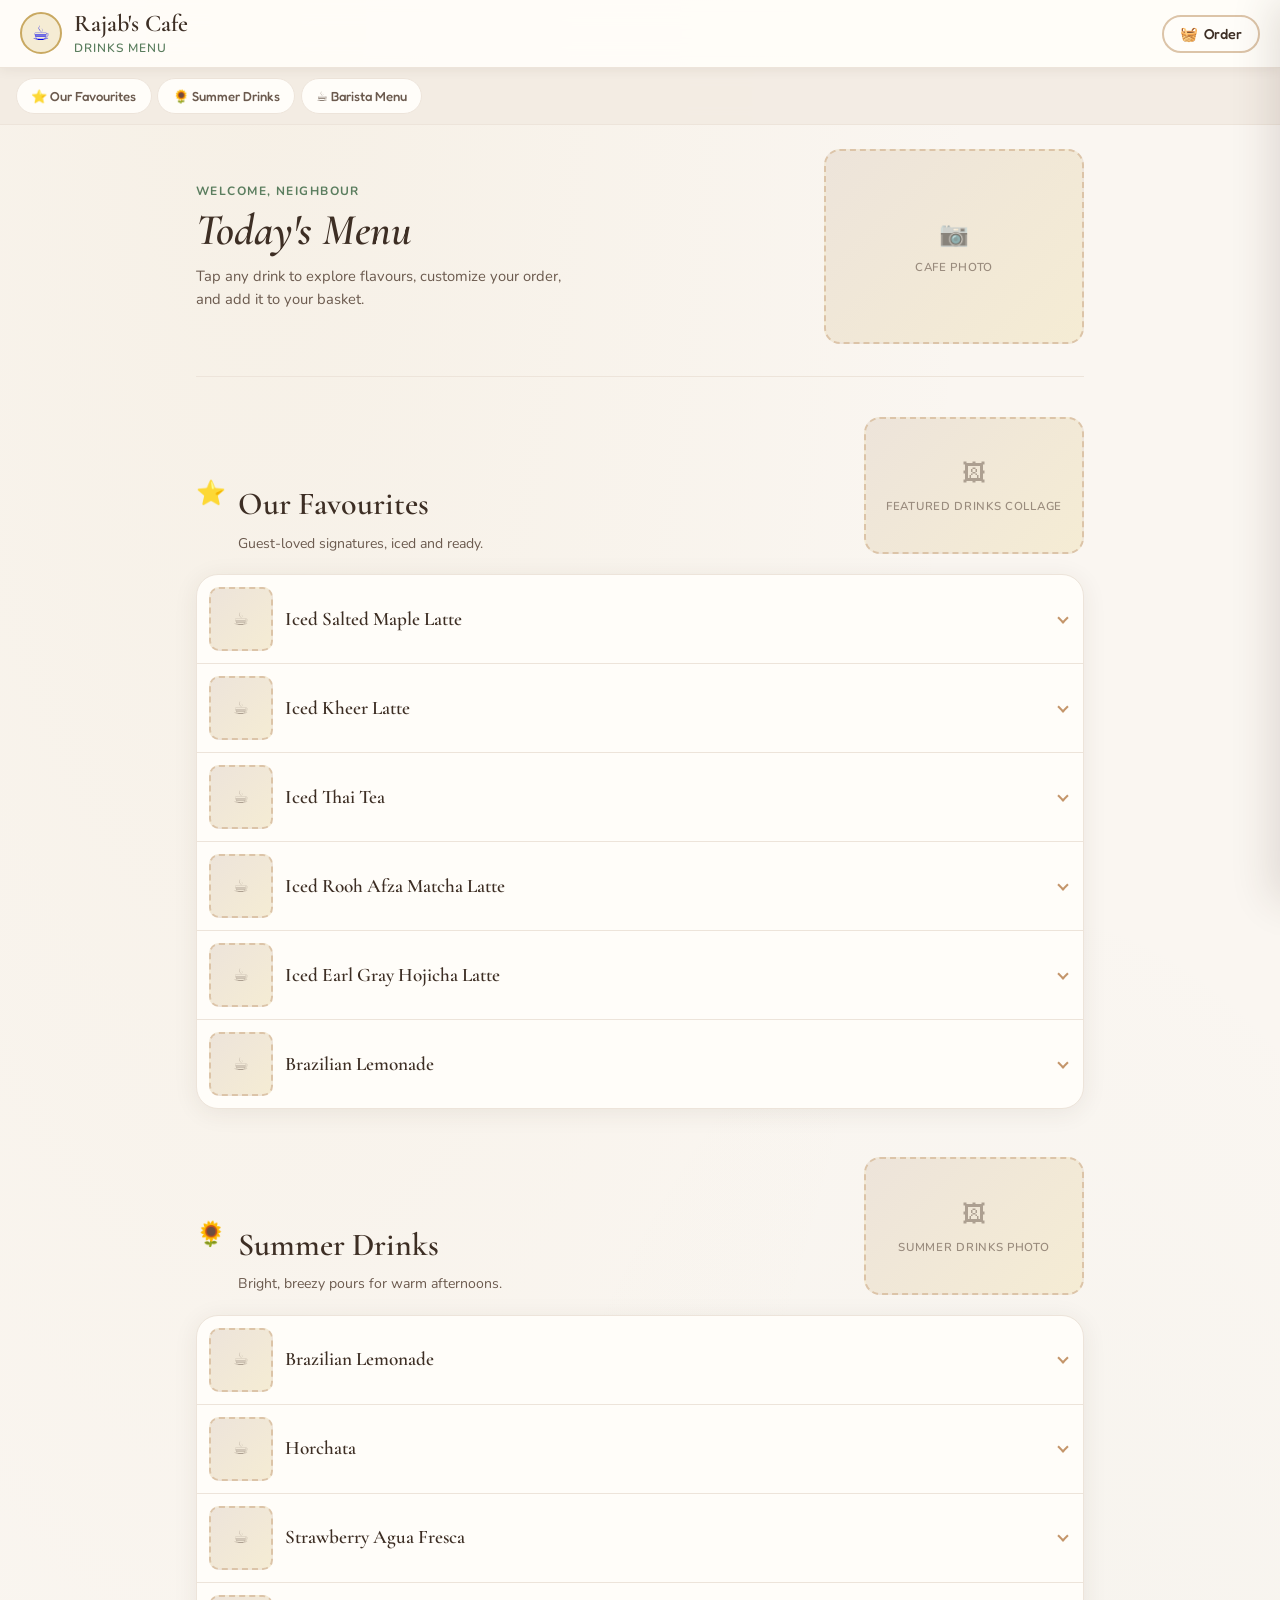
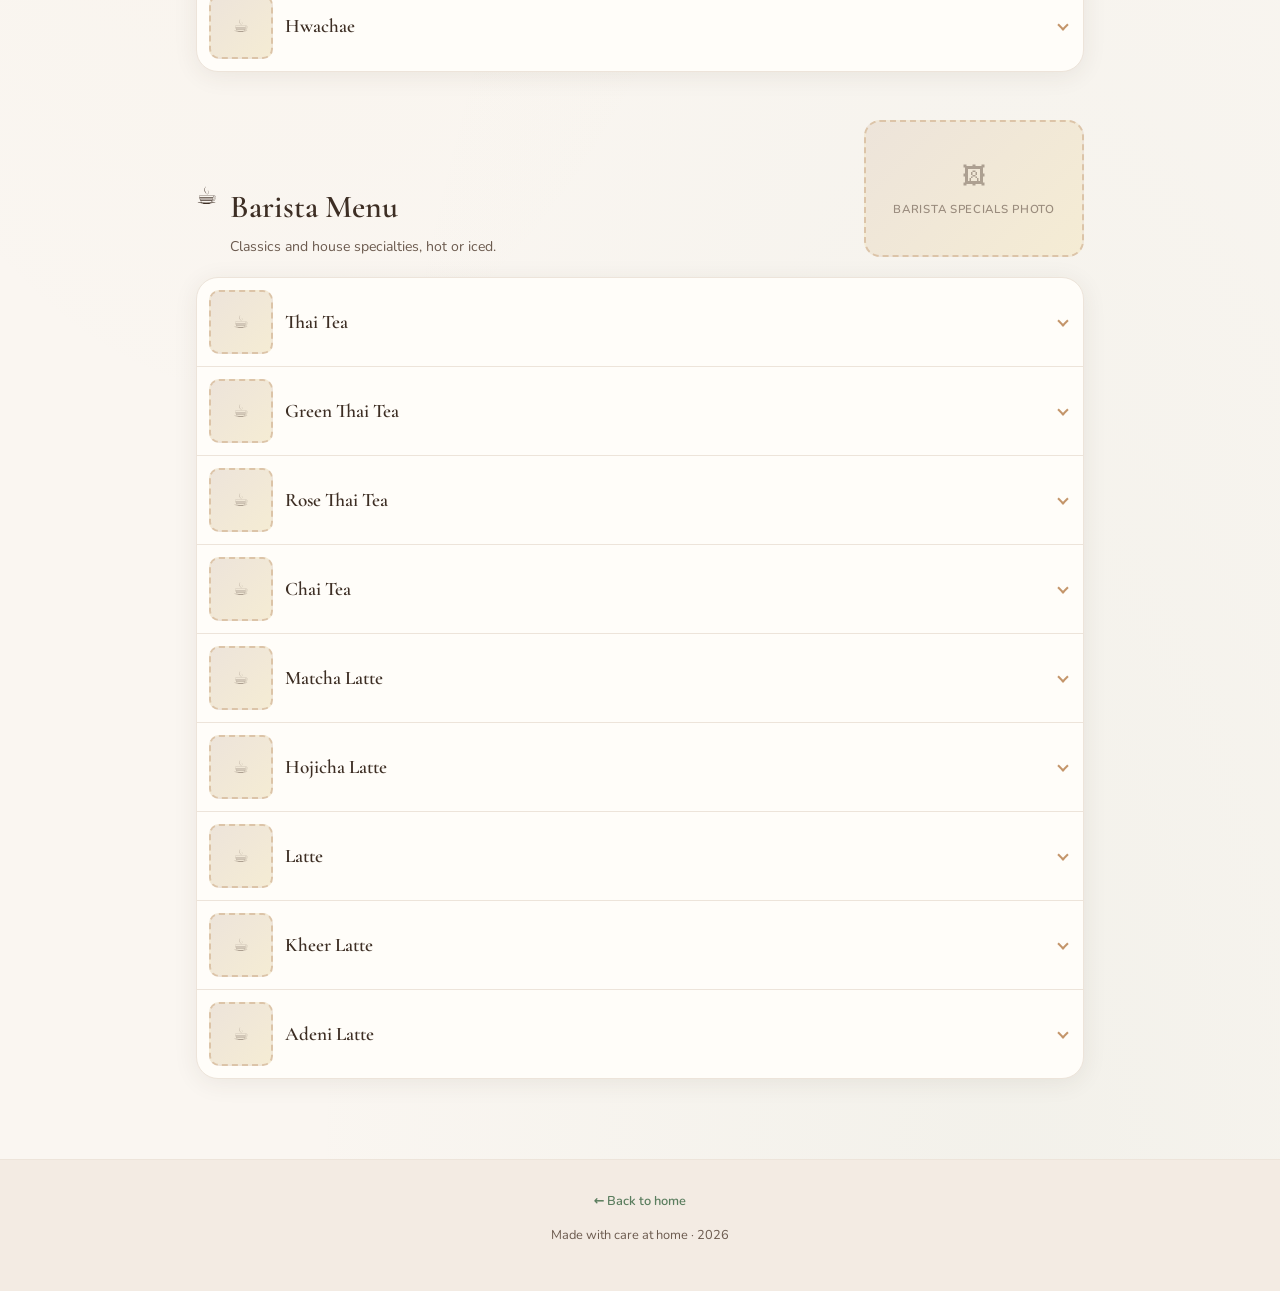
==== menu.html @ 3c2a21bb "changed layout" ====
<!DOCTYPE html>
<html lang="en">
  <head>
    <meta charset="UTF-8" />
    <meta name="viewport" content="width=device-width, initial-scale=1.0" />
    <meta
      name="description"
      content="Rajab's Cafe — browse our menu and order handcrafted drinks."
    />
    <title>Menu · Rajab's Cafe</title>
    <link rel="preconnect" href="https://fonts.googleapis.com" />
    <link rel="preconnect" href="https://fonts.gstatic.com" crossorigin />
    <link
      href="https://fonts.googleapis.com/css2?family=Cormorant+Garamond:ital,wght@0,500;0,600;1,500&family=Fredoka:wght@400;500;600&family=Nunito:wght@400;600;700&display=swap"
      rel="stylesheet"
    />
    <link rel="stylesheet" href="css/menu.css" />
  </head>
  <body class="menu-page">
    <header class="site-header">
      <div class="header-inner">
        <a class="header-home-link" href="index.html" aria-label="Back to home">
          <span class="logo-badge" aria-hidden="true">☕</span>
        </a>
        <div>
          <h1 id="cafe-name">Rajab's Cafe</h1>
          <p id="cafe-tagline" class="tagline">Drinks Menu</p>
        </div>
      </div>
      <button class="cart-toggle" id="cart-toggle" type="button" aria-label="Open order">
        <span class="cart-icon" aria-hidden="true">🧺</span>
        <span class="cart-label">Order</span>
        <span class="cart-count" id="cart-count" hidden>0</span>
      </button>
    </header>

    <nav class="menu-nav" id="menu-nav" aria-label="Menu sections"></nav>

    <main class="main-content">
      <section class="menu-intro">
        <div class="menu-intro-text">
          <p class="menu-intro-eyebrow">Welcome, neighbour</p>
          <h2 class="menu-intro-title">Today's Menu</h2>
          <p class="menu-intro-desc">
            Tap any drink to explore flavours, customize your order, and add it to your basket.
          </p>
        </div>
        <div class="menu-intro-image img-placeholder" aria-label="Cafe ambiance photo placeholder">
          <span class="img-placeholder-icon" aria-hidden="true">📷</span>
          <span class="img-placeholder-label">Cafe photo</span>
        </div>
      </section>

      <div id="menu-sections" class="menu-sections"></div>
    </main>

    <aside
      class="cart-panel"
      id="cart-panel"
      aria-label="Your order"
      aria-hidden="true"
    >
      <div class="cart-panel-inner">
        <header class="cart-header">
          <h2>Your Basket</h2>
          <button class="cart-close" id="cart-close" type="button" aria-label="Close order">
            ✕
          </button>
        </header>
        <p class="cart-empty" id="cart-empty">No drinks yet — add something cozy!</p>
        <ul class="cart-list" id="cart-list" role="list"></ul>
        <button class="btn-place-order" id="place-order" type="button" disabled>
          Place Order
        </button>
      </div>
    </aside>
    <div class="cart-overlay" aria-hidden="true"></div>

    <div class="order-modal" id="order-modal" hidden role="dialog" aria-labelledby="modal-title">
      <div class="modal-card">
        <header class="modal-header">
          <h2 id="modal-title">Order Ready!</h2>
          <button class="modal-close" id="modal-close" type="button" aria-label="Close">
            ✕
          </button>
        </header>
        <p class="modal-hint">Share this with your barista or copy it to send over.</p>
        <pre class="order-summary" id="order-summary"></pre>
        <button class="btn-copy" id="copy-order" type="button">Copy order</button>
      </div>
    </div>

    <footer class="site-footer">
      <a class="footer-home" href="index.html">← Back to home</a>
      <p>Made with care at home · <span id="year"></span></p>
    </footer>

    <script type="module" src="js/app.js"></script>
  </body>
</html>
---- css/menu.css ----
/* ── Menu page tokens ── */
:root {
  --bg: #faf6f1;
  --bg-warm: #f3ebe3;
  --cream: #fffdf9;
  --cream-dark: #ede4da;
  --espresso: #3d2e24;
  --espresso-soft: #6b5a4e;
  --latte: #c4956a;
  --latte-light: #dcc4a8;
  --sage: #7a9e7e;
  --sage-dark: #5a7d5e;
  --sage-light: #e8f0e9;
  --gold: #c9a962;
  --gold-light: #f5ecd4;
  --rose: #d4a59a;
  --rose-light: #f9ece8;
  --shadow: rgba(61, 46, 36, 0.08);
  --shadow-md: rgba(61, 46, 36, 0.14);
  --radius-sm: 10px;
  --radius-md: 16px;
  --radius-lg: 22px;
  --font-display: "Cormorant Garamond", Georgia, serif;
  --font-accent: "Fredoka", system-ui, sans-serif;
  --font-body: "Nunito", system-ui, sans-serif;
  --header-h: 68px;
  --nav-h: 52px;
  --cart-w: min(400px, 100vw);
  --menu-max: 920px;
}

*,
*::before,
*::after {
  box-sizing: border-box;
}

html {
  scroll-behavior: smooth;
  scroll-padding-top: calc(var(--header-h) + var(--nav-h) + 12px);
}

body.menu-page {
  margin: 0;
  min-height: 100vh;
  font-family: var(--font-body);
  font-size: 1rem;
  line-height: 1.55;
  color: var(--espresso);
  background: var(--bg);
  background-image:
    radial-gradient(ellipse at 20% 0%, rgba(201, 169, 98, 0.08) 0%, transparent 50%),
    radial-gradient(ellipse at 80% 100%, rgba(122, 158, 126, 0.06) 0%, transparent 50%);
}

body.cart-open,
body.modal-open {
  overflow: hidden;
}

/* ── Image placeholders ── */
.img-placeholder {
  display: flex;
  flex-direction: column;
  align-items: center;
  justify-content: center;
  gap: 0.35rem;
  background:
    linear-gradient(135deg, var(--cream-dark) 0%, var(--gold-light) 100%);
  border: 2px dashed var(--latte-light);
  border-radius: var(--radius-md);
  color: var(--espresso-soft);
  text-align: center;
}

.img-placeholder-icon {
  font-size: 1.5rem;
  opacity: 0.5;
}

.img-placeholder-label {
  font-size: 0.72rem;
  font-weight: 600;
  letter-spacing: 0.06em;
  text-transform: uppercase;
  opacity: 0.65;
}

/* ── Header ── */
.site-header {
  position: sticky;
  top: 0;
  z-index: 100;
  display: flex;
  align-items: center;
  justify-content: space-between;
  gap: 1rem;
  height: var(--header-h);
  padding: 0 1.25rem;
  background: rgba(255, 253, 249, 0.92);
  border-bottom: 1px solid var(--cream-dark);
  backdrop-filter: blur(12px);
  box-shadow: 0 1px 12px var(--shadow);
}

.header-inner {
  display: flex;
  align-items: center;
  gap: 0.75rem;
  min-width: 0;
}

.header-home-link {
  text-decoration: none;
  flex-shrink: 0;
}

.logo-badge {
  display: grid;
  place-items: center;
  width: 42px;
  height: 42px;
  font-size: 1.25rem;
  background: var(--gold-light);
  border: 2px solid var(--gold);
  border-radius: 50%;
  transition: transform 0.15s ease;
}

.header-home-link:hover .logo-badge {
  transform: scale(1.05);
}

.site-header h1 {
  margin: 0;
  font-family: var(--font-display);
  font-size: clamp(1.2rem, 3.5vw, 1.5rem);
  font-weight: 600;
  color: var(--espresso);
  line-height: 1.2;
}

.tagline {
  margin: 0;
  font-size: 0.75rem;
  font-weight: 600;
  letter-spacing: 0.08em;
  text-transform: uppercase;
  color: var(--sage-dark);
}

.cart-toggle {
  position: relative;
  flex-shrink: 0;
  display: flex;
  align-items: center;
  gap: 0.4rem;
  padding: 0.5rem 1rem;
  font-family: var(--font-accent);
  font-size: 0.9rem;
  font-weight: 500;
  color: var(--espresso);
  background: var(--cream);
  border: 2px solid var(--latte-light);
  border-radius: 999px;
  cursor: pointer;
  transition: border-color 0.15s ease, transform 0.15s ease;
}

.cart-toggle:hover {
  border-color: var(--gold);
}

.cart-toggle.pulse {
  animation: bounce 0.5s ease;
}

@keyframes bounce {
  0%,
  100% {
    transform: scale(1);
  }
  40% {
    transform: scale(1.08);
  }
}

.cart-count {
  position: absolute;
  top: -5px;
  right: -5px;
  min-width: 20px;
  height: 20px;
  padding: 0 5px;
  font-size: 0.7rem;
  font-weight: 700;
  line-height: 20px;
  text-align: center;
  color: #fff;
  background: var(--sage-dark);
  border: 2px solid var(--cream);
  border-radius: 999px;
}

.cart-label {
  display: none;
}

@media (min-width: 420px) {
  .cart-label {
    display: inline;
  }
}

/* ── Section nav ── */
.menu-nav {
  position: sticky;
  top: var(--header-h);
  z-index: 90;
  display: flex;
  gap: 0.35rem;
  padding: 0.6rem 1rem;
  overflow-x: auto;
  scrollbar-width: none;
  background: rgba(243, 235, 227, 0.95);
  border-bottom: 1px solid var(--cream-dark);
  backdrop-filter: blur(8px);
  -webkit-overflow-scrolling: touch;
}

.menu-nav::-webkit-scrollbar {
  display: none;
}

.menu-nav-link {
  flex-shrink: 0;
  padding: 0.45rem 0.9rem;
  font-family: var(--font-accent);
  font-size: 0.82rem;
  font-weight: 500;
  text-decoration: none;
  color: var(--espresso-soft);
  background: var(--cream);
  border: 1px solid var(--cream-dark);
  border-radius: 999px;
  white-space: nowrap;
  transition: background 0.15s ease, color 0.15s ease, border-color 0.15s ease;
}

.menu-nav-link:hover {
  color: var(--espresso);
  border-color: var(--latte);
  background: var(--gold-light);
}

/* ── Main layout ── */
.main-content {
  max-width: var(--menu-max);
  margin: 0 auto;
  padding: 1.5rem 1rem 5rem;
}

.menu-intro {
  display: grid;
  gap: 1.25rem;
  margin-bottom: 2.5rem;
  padding-bottom: 2rem;
  border-bottom: 1px solid var(--cream-dark);
}

@media (min-width: 640px) {
  .menu-intro {
    grid-template-columns: 1fr 200px;
    align-items: center;
  }
}

@media (min-width: 768px) {
  .menu-intro {
    grid-template-columns: 1fr 260px;
  }
}

.menu-intro-eyebrow {
  margin: 0 0 0.25rem;
  font-size: 0.75rem;
  font-weight: 700;
  letter-spacing: 0.12em;
  text-transform: uppercase;
  color: var(--sage-dark);
}

.menu-intro-title {
  margin: 0;
  font-family: var(--font-display);
  font-size: clamp(2rem, 5vw, 2.75rem);
  font-weight: 600;
  font-style: italic;
  color: var(--espresso);
  line-height: 1.15;
}

.menu-intro-desc {
  margin: 0.6rem 0 0;
  font-size: 0.92rem;
  color: var(--espresso-soft);
  max-width: 42ch;
}

.menu-intro-image {
  aspect-ratio: 4 / 3;
  min-height: 140px;
}

/* ── Menu sections ── */
.menu-sections {
  display: flex;
  flex-direction: column;
  gap: 3rem;
}

.menu-section {
  scroll-margin-top: calc(var(--header-h) + var(--nav-h) + 12px);
}

.section-banner {
  display: grid;
  gap: 1rem;
  margin-bottom: 1.25rem;
}

@media (min-width: 600px) {
  .section-banner {
    grid-template-columns: 1fr 180px;
    align-items: end;
  }
}

@media (min-width: 768px) {
  .section-banner {
    grid-template-columns: 1fr 220px;
  }
}

.section-banner-text {
  display: flex;
  align-items: flex-start;
  gap: 0.75rem;
}

.section-icon {
  flex-shrink: 0;
  font-size: 1.5rem;
  line-height: 1;
  margin-top: 0.15rem;
}

.section-title {
  margin: 0;
  font-family: var(--font-display);
  font-size: clamp(1.6rem, 4vw, 2rem);
  font-weight: 600;
  color: var(--espresso);
}

.section-desc {
  margin: 0.25rem 0 0;
  font-size: 0.88rem;
  color: var(--espresso-soft);
}

.section-banner-image {
  aspect-ratio: 16 / 10;
  min-height: 100px;
}

/* ── Drink list ── */
.drink-list {
  list-style: none;
  margin: 0;
  padding: 0;
  display: flex;
  flex-direction: column;
  gap: 0;
  border: 1px solid var(--cream-dark);
  border-radius: var(--radius-lg);
  overflow: hidden;
  background: var(--cream);
  box-shadow: 0 4px 24px var(--shadow);
}

.drink-card {
  border-bottom: 1px solid var(--cream-dark);
  transition: background 0.2s ease;
}

.drink-card:last-child {
  border-bottom: none;
}

.drink-card.is-open {
  background: var(--bg-warm);
}

.drink-row {
  display: grid;
  grid-template-columns: 56px 1fr;
  gap: 0.75rem;
  align-items: center;
  padding: 0.65rem 0.85rem 0.65rem 0.65rem;
}

@media (min-width: 480px) {
  .drink-row {
    grid-template-columns: 64px 1fr;
    padding: 0.75rem 1rem 0.75rem 0.75rem;
  }
}

.drink-thumb {
  width: 100%;
  aspect-ratio: 1;
  border-radius: var(--radius-sm);
}

.drink-thumb-placeholder .img-placeholder-icon {
  font-size: 1.1rem;
}

.drink-toggle {
  width: 100%;
  display: flex;
  align-items: center;
  justify-content: space-between;
  gap: 0.75rem;
  padding: 0.35rem 0;
  font-family: var(--font-display);
  font-size: clamp(1.05rem, 2.5vw, 1.2rem);
  font-weight: 600;
  text-align: left;
  color: var(--espresso);
  background: transparent;
  border: none;
  cursor: pointer;
  transition: color 0.15s ease;
}

.drink-toggle:hover {
  color: var(--sage-dark);
}

.drink-name {
  flex: 1;
  line-height: 1.3;
}

.chevron {
  flex-shrink: 0;
  width: 8px;
  height: 8px;
  border-right: 2px solid var(--latte);
  border-bottom: 2px solid var(--latte);
  transform: rotate(45deg);
  transition: transform 0.25s ease;
  margin-top: -3px;
}

.drink-card.is-open .chevron {
  transform: rotate(-135deg);
  margin-top: 3px;
}

/* ── Drink customization panel ── */
.drink-panel {
  padding: 0 1rem 1.25rem 4.5rem;
  animation: slideDown 0.25s ease;
}

@media (max-width: 479px) {
  .drink-panel {
    padding-left: 1rem;
  }
}

@keyframes slideDown {
  from {
    opacity: 0;
    transform: translateY(-8px);
  }
  to {
    opacity: 1;
    transform: translateY(0);
  }
}

.drink-description {
  margin: 0 0 1rem;
  padding: 0.75rem 1rem;
  font-size: 0.88rem;
  font-style: italic;
  color: var(--espresso-soft);
  background: var(--rose-light);
  border-left: 3px solid var(--rose);
  border-radius: 0 var(--radius-sm) var(--radius-sm) 0;
}

.option-group {
  margin-bottom: 1rem;
}

.option-label {
  margin: 0 0 0.5rem;
  font-family: var(--font-accent);
  font-size: 0.72rem;
  font-weight: 600;
  letter-spacing: 0.1em;
  text-transform: uppercase;
  color: var(--sage-dark);
}

.toggle-group {
  display: flex;
  flex-wrap: wrap;
  gap: 0.4rem;
}

.toggle-pill {
  cursor: pointer;
}

.toggle-pill input {
  position: absolute;
  opacity: 0;
  pointer-events: none;
}

.toggle-pill span {
  display: inline-block;
  padding: 0.45rem 0.9rem;
  font-size: 0.82rem;
  font-weight: 600;
  color: var(--espresso-soft);
  background: var(--cream);
  border: 1.5px solid var(--cream-dark);
  border-radius: 999px;
  transition: all 0.15s ease;
}

.toggle-pill input:checked + span {
  color: var(--espresso);
  background: var(--sage-light);
  border-color: var(--sage);
}

.toggle-pill:hover span {
  border-color: var(--latte);
}

.chip-grid {
  display: grid;
  grid-template-columns: repeat(2, 1fr);
  gap: 0.4rem;
}

@media (min-width: 540px) {
  .chip-grid {
    grid-template-columns: repeat(3, 1fr);
  }
}

.extra-chip {
  display: flex;
  flex-direction: column;
  align-items: flex-start;
  gap: 0.1rem;
  padding: 0.55rem 0.65rem;
  font-family: inherit;
  text-align: left;
  color: var(--espresso);
  background: var(--cream);
  border: 1.5px solid var(--cream-dark);
  border-radius: var(--radius-sm);
  cursor: pointer;
  transition: border-color 0.15s ease, background 0.15s ease;
}

.extra-chip:hover {
  border-color: var(--latte);
  background: var(--gold-light);
}

.extra-chip.is-selected {
  border-color: var(--sage);
  background: var(--sage-light);
}

.extra-name {
  font-size: 0.78rem;
  font-weight: 700;
  line-height: 1.25;
}

.extra-detail {
  font-size: 0.65rem;
  color: var(--espresso-soft);
}

.btn-add-drink {
  width: 100%;
  margin-top: 0.5rem;
  padding: 0.75rem 1.25rem;
  font-family: var(--font-accent);
  font-size: 0.95rem;
  font-weight: 500;
  color: #fff;
  background: linear-gradient(180deg, var(--sage) 0%, var(--sage-dark) 100%);
  border: none;
  border-radius: 999px;
  cursor: pointer;
  box-shadow: 0 3px 12px rgba(90, 125, 94, 0.35);
  transition: transform 0.15s ease, box-shadow 0.15s ease;
}

.btn-add-drink:hover {
  transform: translateY(-1px);
  box-shadow: 0 5px 16px rgba(90, 125, 94, 0.4);
}

.btn-add-drink:active {
  transform: translateY(1px);
}

/* ── Cart ── */
.cart-overlay {
  position: fixed;
  inset: 0;
  z-index: 200;
  background: rgba(61, 46, 36, 0.35);
  opacity: 0;
  visibility: hidden;
  transition: opacity 0.3s ease, visibility 0.3s ease;
}

body.cart-open .cart-overlay {
  opacity: 1;
  visibility: visible;
}

.cart-panel {
  position: fixed;
  top: 0;
  right: 0;
  z-index: 210;
  width: var(--cart-w);
  height: 100vh;
  height: 100dvh;
  background: var(--cream);
  border-left: 1px solid var(--cream-dark);
  box-shadow: -8px 0 40px var(--shadow-md);
  transform: translateX(100%);
  transition: transform 0.35s cubic-bezier(0.4, 0, 0.2, 1);
}

.cart-panel.is-open {
  transform: translateX(0);
}

.cart-panel-inner {
  display: flex;
  flex-direction: column;
  height: 100%;
  padding: 1.25rem;
}

.cart-header {
  display: flex;
  align-items: center;
  justify-content: space-between;
  margin-bottom: 1rem;
  padding-bottom: 0.75rem;
  border-bottom: 1px solid var(--cream-dark);
}

.cart-header h2 {
  margin: 0;
  font-family: var(--font-display);
  font-size: 1.4rem;
  font-weight: 600;
  color: var(--espresso);
}

.cart-close,
.modal-close {
  width: 34px;
  height: 34px;
  font-size: 0.9rem;
  color: var(--espresso-soft);
  background: var(--bg-warm);
  border: 1px solid var(--cream-dark);
  border-radius: 50%;
  cursor: pointer;
}

.cart-close:hover,
.modal-close:hover {
  background: var(--rose-light);
}

.cart-empty {
  margin: 1rem 0;
  text-align: center;
  font-size: 0.88rem;
  color: var(--espresso-soft);
}

.cart-list {
  flex: 1;
  list-style: none;
  margin: 0;
  padding: 0;
  overflow-y: auto;
  display: flex;
  flex-direction: column;
  gap: 0.5rem;
}

.cart-item {
  display: flex;
  align-items: flex-start;
  justify-content: space-between;
  gap: 0.5rem;
  padding: 0.75rem;
  background: var(--bg);
  border: 1px solid var(--cream-dark);
  border-radius: var(--radius-md);
}

.cart-item-name {
  display: block;
  font-family: var(--font-display);
  font-size: 1rem;
  font-weight: 600;
}

.cart-item-meta {
  display: block;
  margin-top: 0.2rem;
  font-size: 0.72rem;
  color: var(--espresso-soft);
  line-height: 1.45;
}

.cart-remove {
  flex-shrink: 0;
  width: 26px;
  height: 26px;
  font-size: 0.7rem;
  color: var(--espresso-soft);
  background: var(--cream-dark);
  border: none;
  border-radius: 50%;
  cursor: pointer;
}

.btn-place-order,
.btn-copy {
  margin-top: 1rem;
  width: 100%;
  padding: 0.85rem 1.25rem;
  font-family: var(--font-accent);
  font-size: 1rem;
  font-weight: 500;
  color: #fff;
  background: linear-gradient(180deg, var(--sage) 0%, var(--sage-dark) 100%);
  border: none;
  border-radius: 999px;
  cursor: pointer;
  transition: opacity 0.15s ease;
}

.btn-place-order:disabled {
  opacity: 0.4;
  cursor: not-allowed;
}

/* ── Order modal ── */
.order-modal {
  position: fixed;
  inset: 0;
  z-index: 300;
  display: grid;
  place-items: center;
  padding: 1rem;
  background: rgba(61, 46, 36, 0.45);
}

.order-modal[hidden] {
  display: none;
}

.modal-card {
  width: min(480px, 100%);
  max-height: 85vh;
  overflow-y: auto;
  padding: 1.25rem;
  background: var(--cream);
  border: 1px solid var(--cream-dark);
  border-radius: var(--radius-lg);
  box-shadow: 0 20px 60px var(--shadow-md);
  animation: popIn 0.3s ease;
}

@keyframes popIn {
  from {
    opacity: 0;
    transform: scale(0.95) translateY(8px);
  }
  to {
    opacity: 1;
    transform: scale(1) translateY(0);
  }
}

.modal-header {
  display: flex;
  align-items: center;
  justify-content: space-between;
  margin-bottom: 0.5rem;
}

.modal-header h2 {
  margin: 0;
  font-family: var(--font-display);
  font-size: 1.35rem;
  font-weight: 600;
}

.modal-hint {
  margin: 0 0 0.75rem;
  font-size: 0.82rem;
  color: var(--espresso-soft);
}

.order-summary {
  margin: 0;
  padding: 1rem;
  font-family: var(--font-body);
  font-size: 0.85rem;
  line-height: 1.6;
  white-space: pre-wrap;
  word-break: break-word;
  background: var(--bg);
  border: 1px dashed var(--latte-light);
  border-radius: var(--radius-md);
}

/* ── Footer ── */
.site-footer {
  text-align: center;
  padding: 2rem 1rem 2.5rem;
  font-size: 0.8rem;
  color: var(--espresso-soft);
  border-top: 1px solid var(--cream-dark);
  background: var(--bg-warm);
}

.site-footer p {
  margin: 0.35rem 0;
}

.footer-home {
  display: inline-block;
  margin-bottom: 0.5rem;
  font-weight: 600;
  color: var(--sage-dark);
  text-decoration: none;
}

.footer-home:hover {
  text-decoration: underline;
}

@media (prefers-reduced-motion: reduce) {
  *,
  *::before,
  *::after {
    animation-duration: 0.01ms !important;
    transition-duration: 0.01ms !important;
  }

  html {
    scroll-behavior: auto;
  }
}
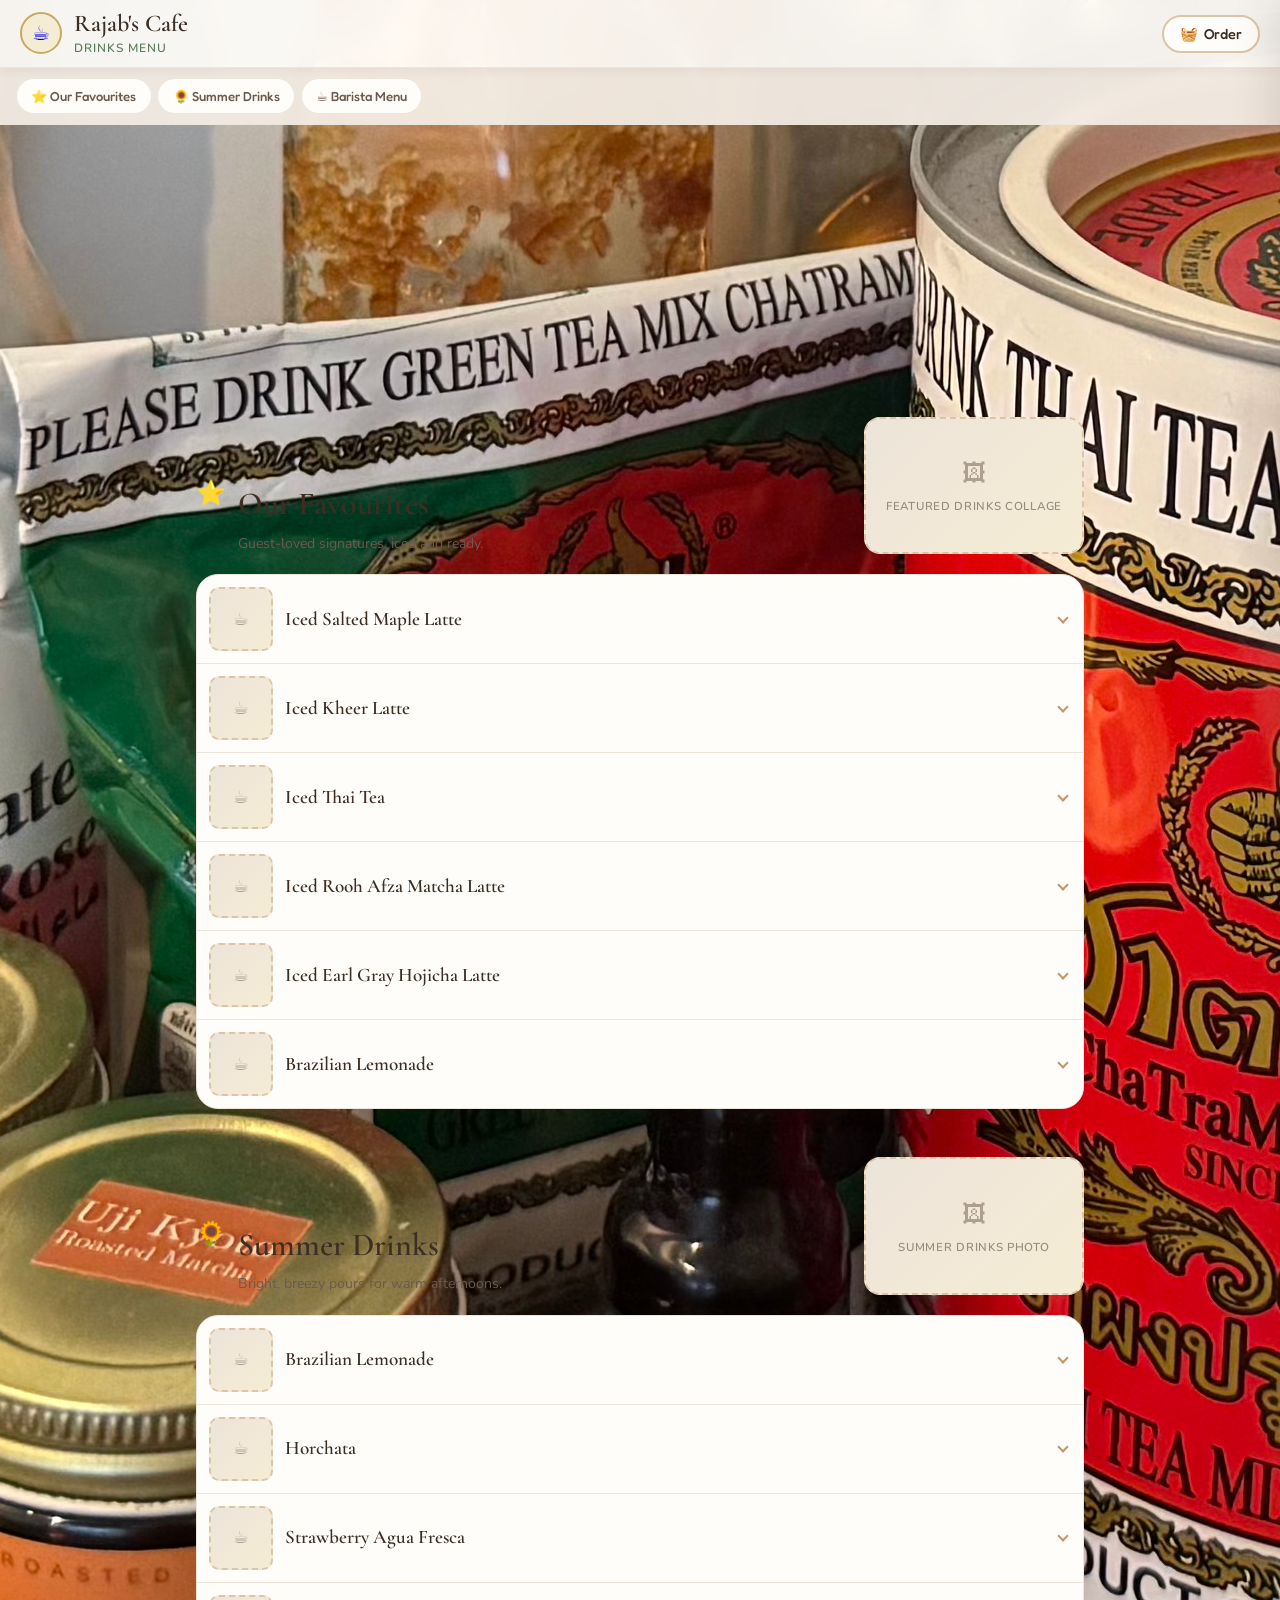
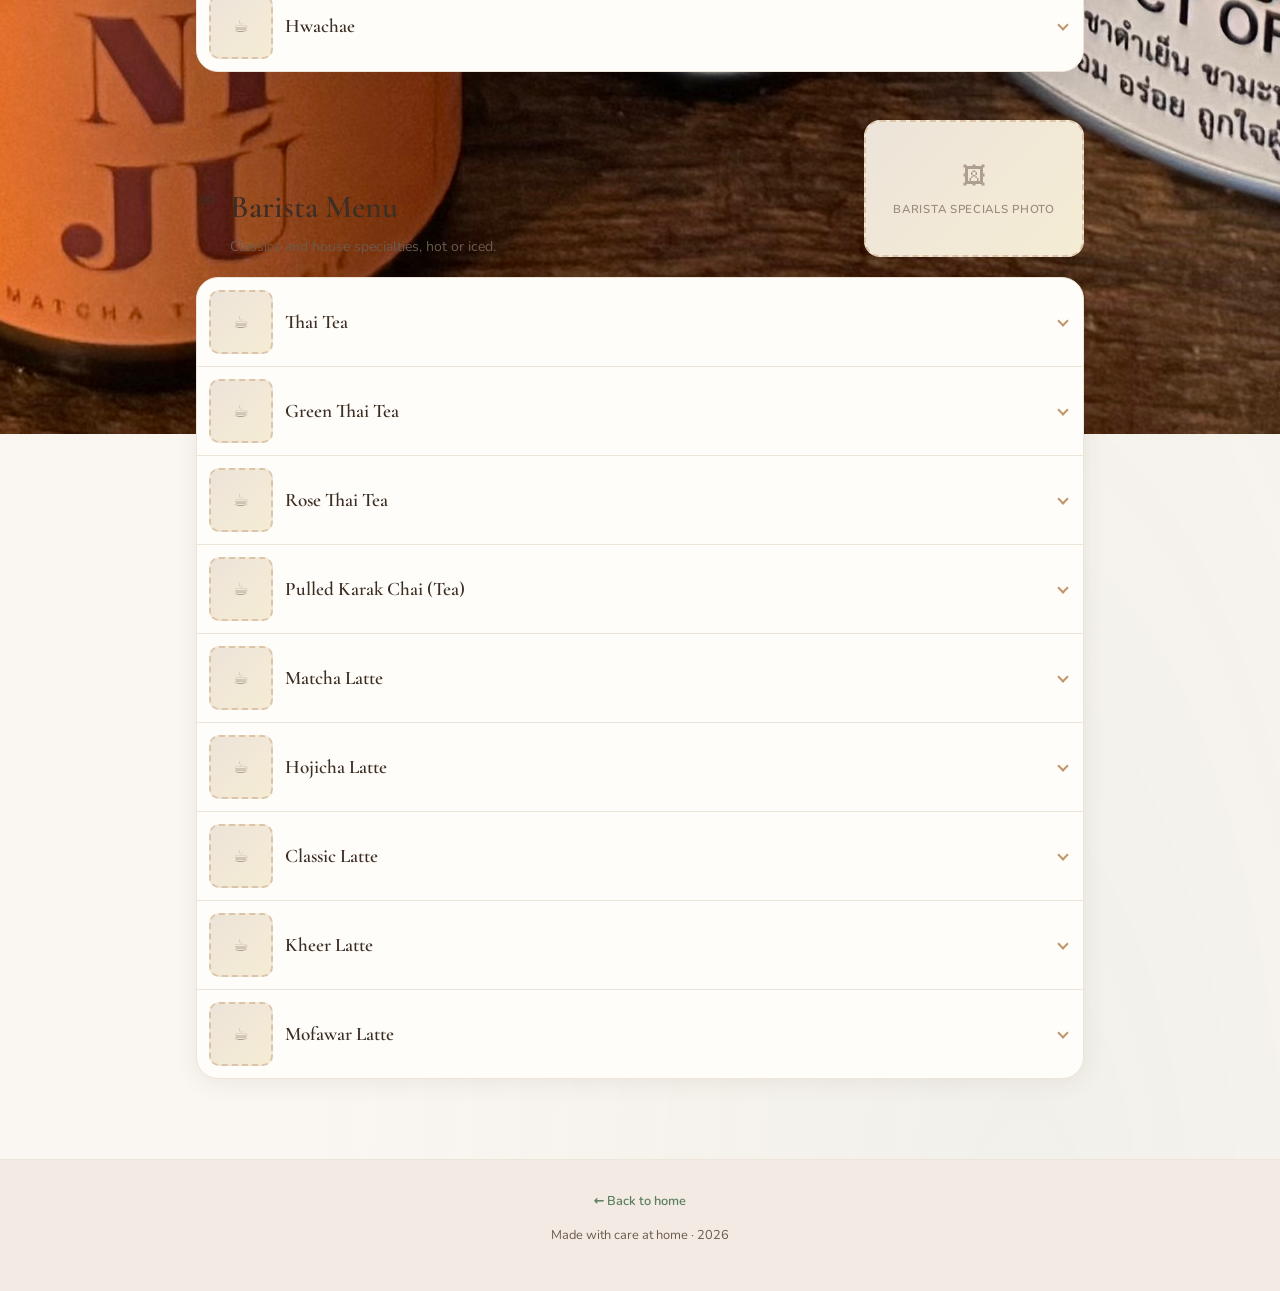
==== commit ffc121d6: "added main photo" ====
--- a/menu.html
+++ b/menu.html
@@ -39,15 +39,14 @@
     <main class="main-content">
       <section class="menu-intro">
         <div class="menu-intro-text">
-          <p class="menu-intro-eyebrow">Welcome, neighbour</p>
+          <p class="menu-intro-eyebrow">Welcome, guest</p>
           <h2 class="menu-intro-title">Today's Menu</h2>
           <p class="menu-intro-desc">
             Tap any drink to explore flavours, customize your order, and add it to your basket.
           </p>
         </div>
         <div class="menu-intro-image img-placeholder" aria-label="Cafe ambiance photo placeholder">
-          <span class="img-placeholder-icon" aria-hidden="true">📷</span>
-          <span class="img-placeholder-label">Cafe photo</span>
+          <img src="assets/menu.jpeg" alt="Cafe variety" />
         </div>
       </section>
 
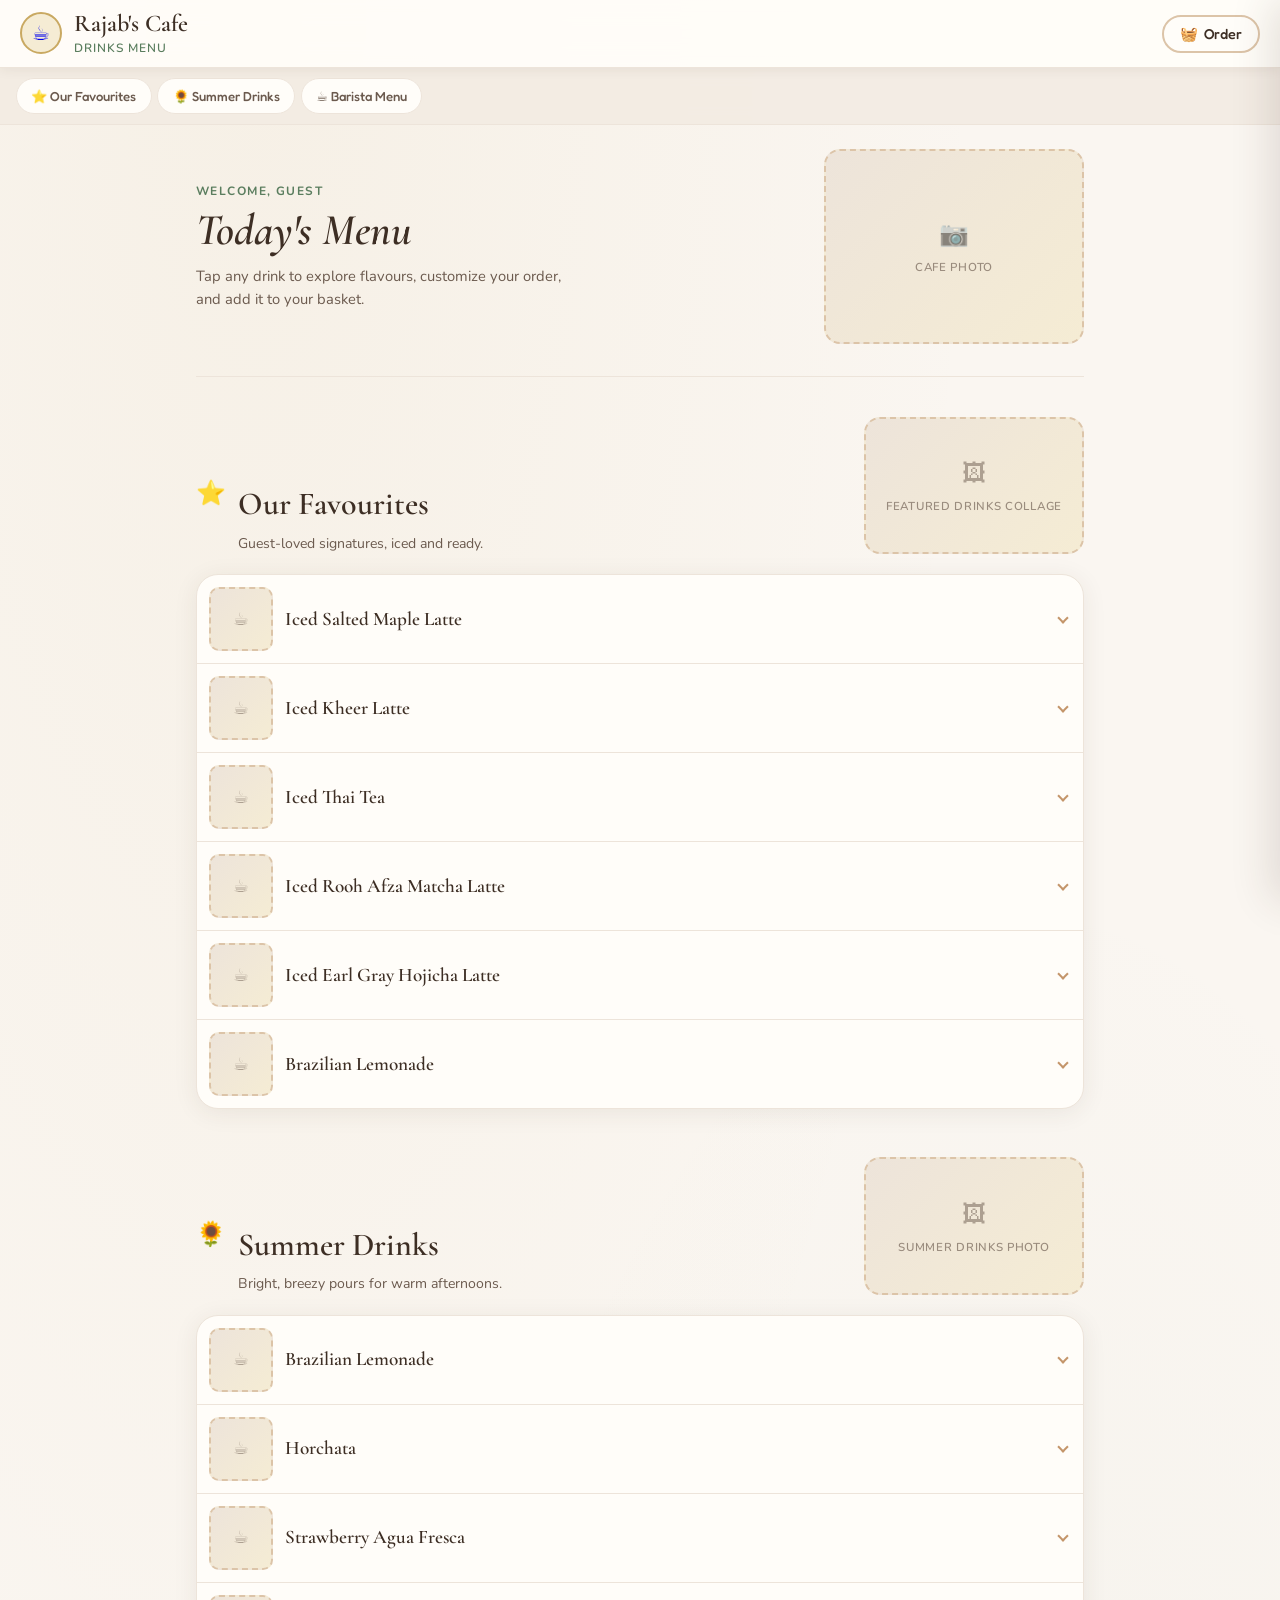
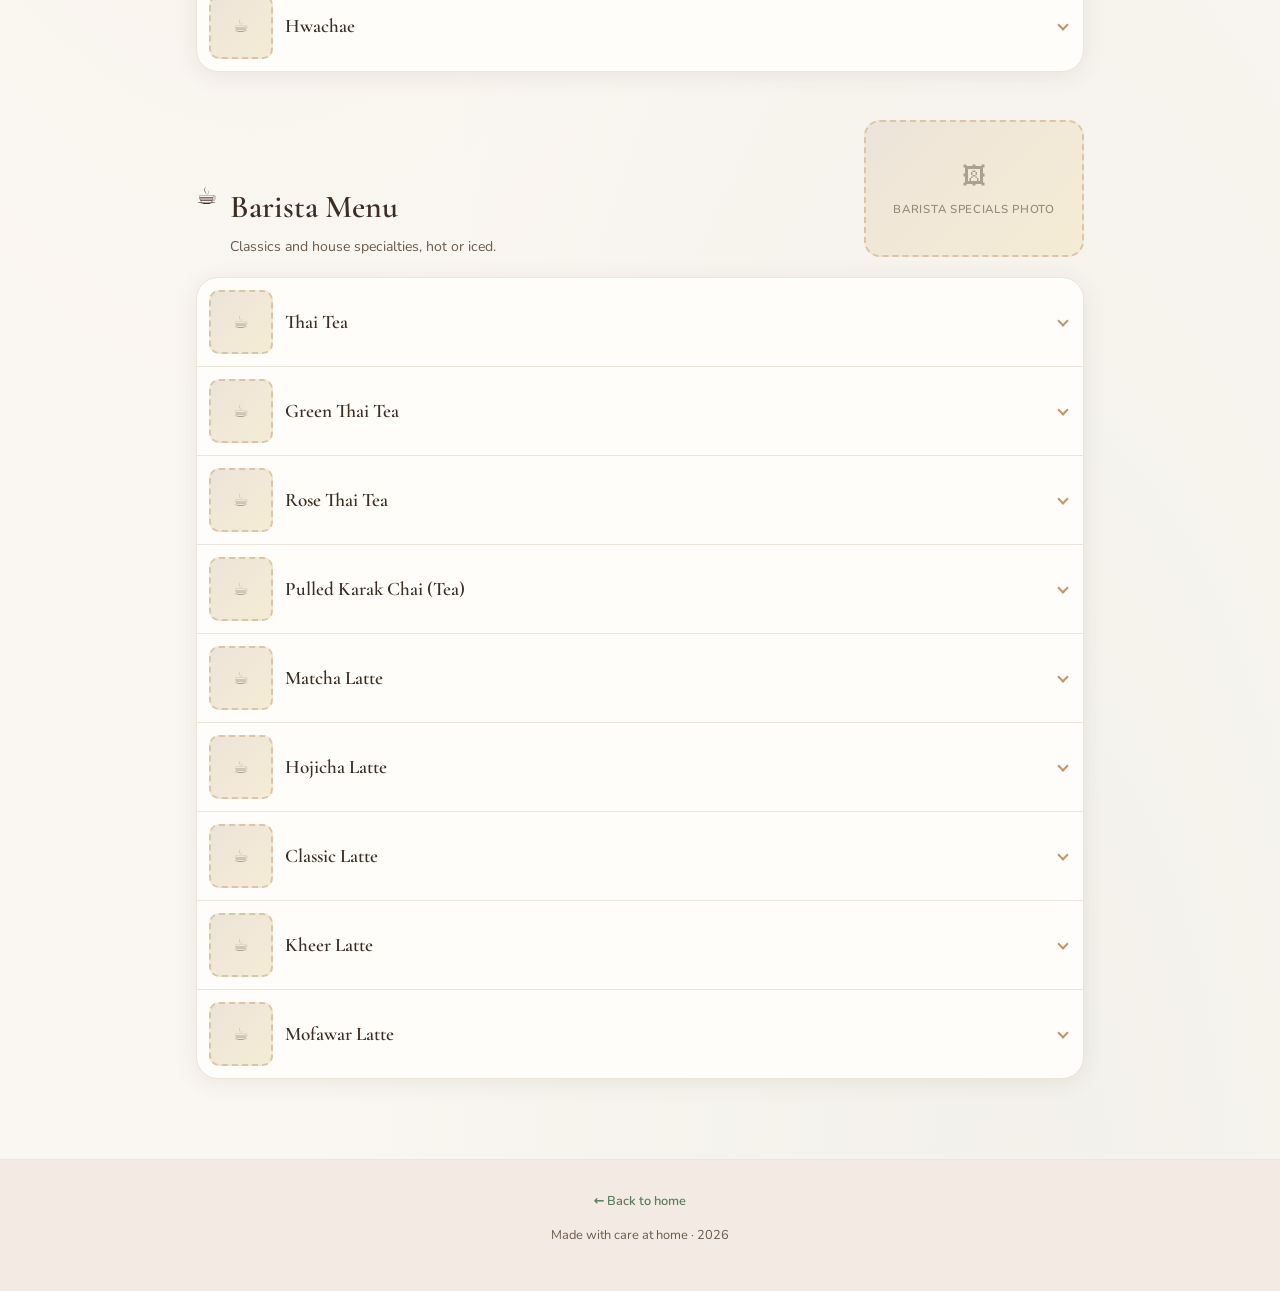
==== commit 29cae8cc: "reset" ====
--- a/menu.html
+++ b/menu.html
@@ -46,7 +46,8 @@
           </p>
         </div>
         <div class="menu-intro-image img-placeholder" aria-label="Cafe ambiance photo placeholder">
-          <img src="assets/menu.jpeg" alt="Cafe variety" />
+          <span class="img-placeholder-icon" aria-hidden="true">📷</span>
+          <span class="img-placeholder-label">Cafe photo</span>
         </div>
       </section>
 
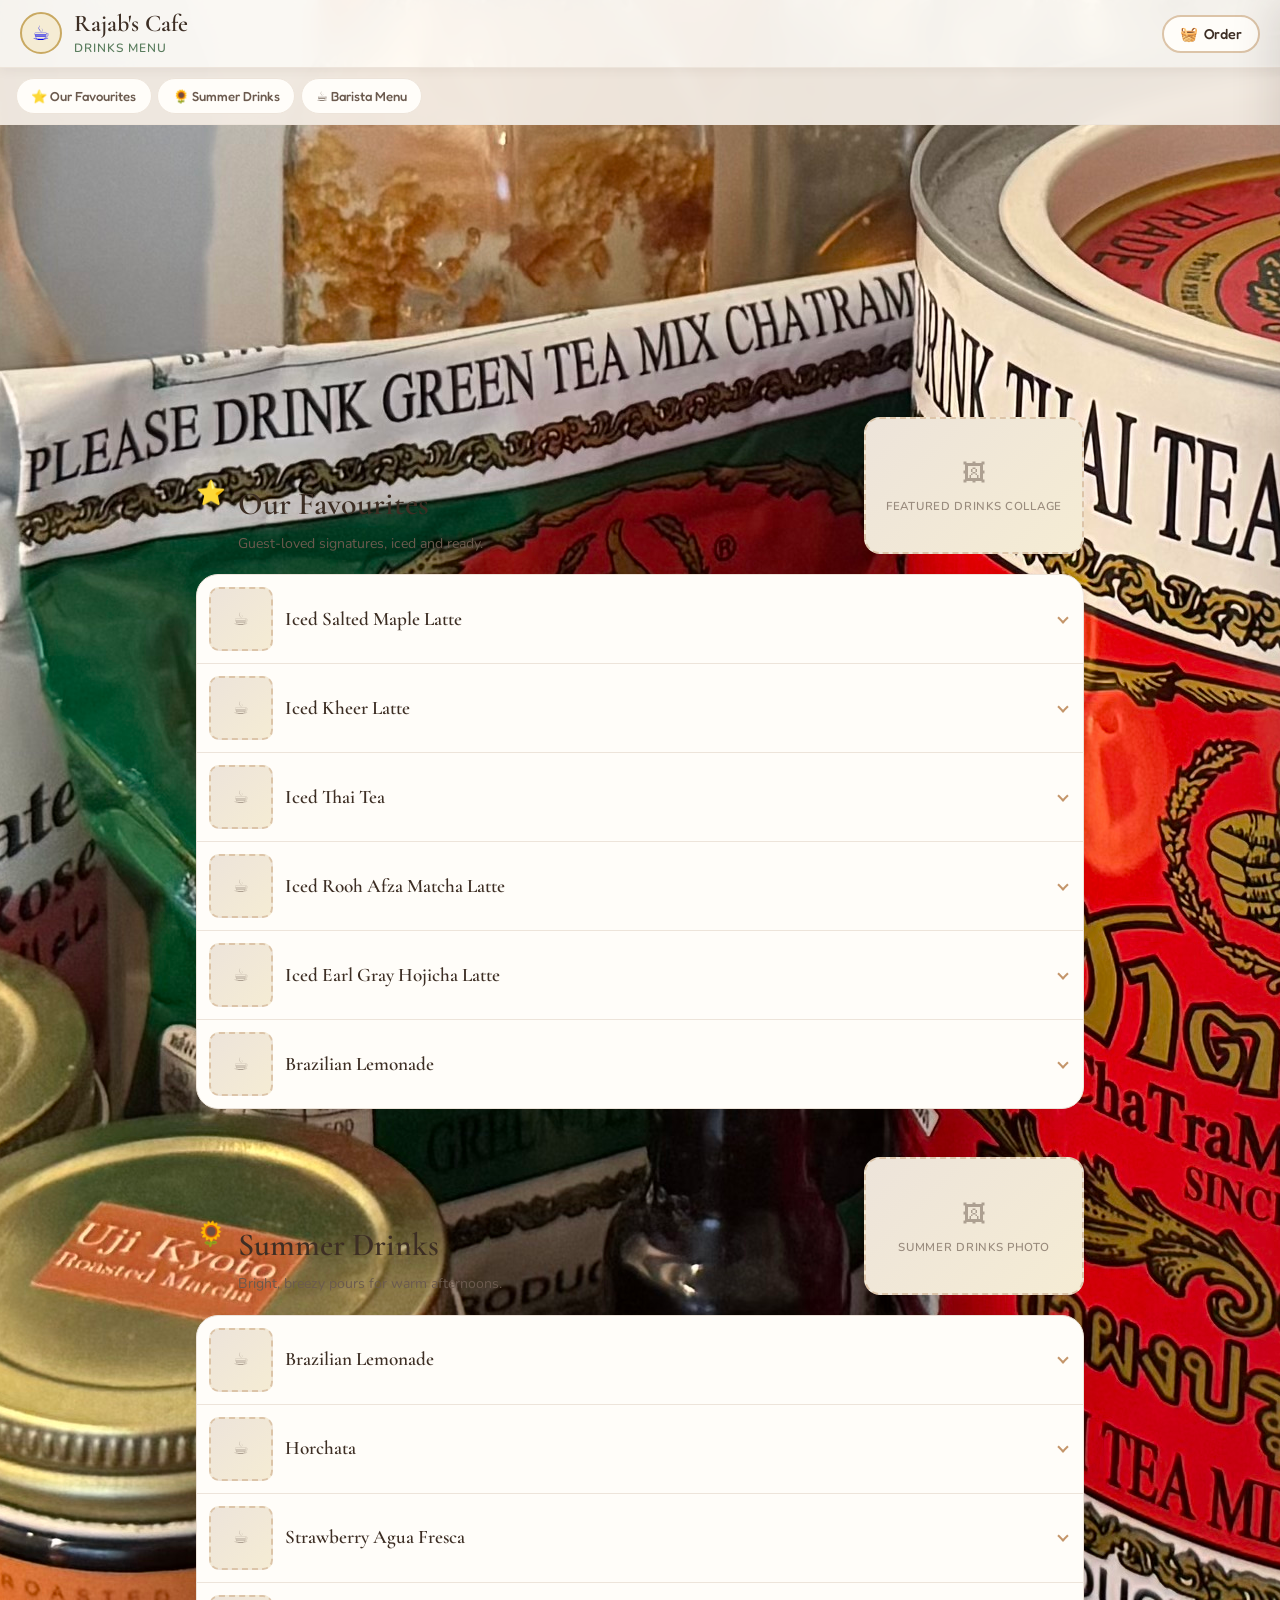
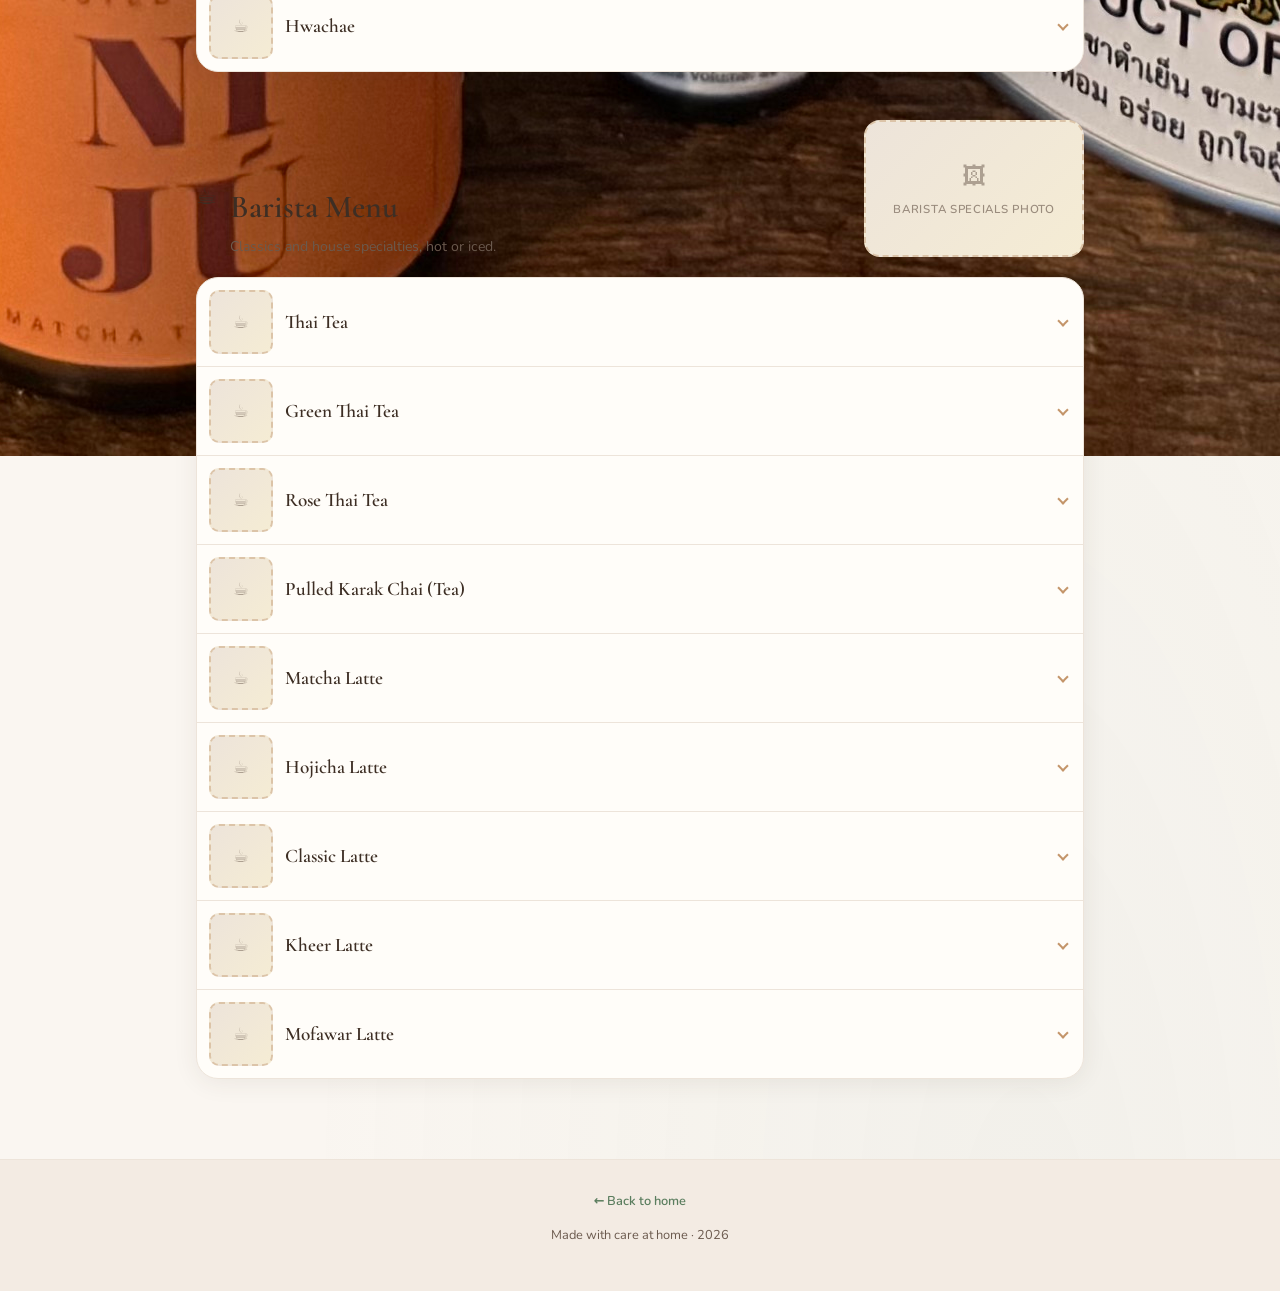
==== commit 57a91f9b: "added photo" ====
--- a/menu.html
+++ b/menu.html
@@ -47,7 +47,7 @@
         </div>
         <div class="menu-intro-image img-placeholder" aria-label="Cafe ambiance photo placeholder">
           <span class="img-placeholder-icon" aria-hidden="true">📷</span>
-          <span class="img-placeholder-label">Cafe photo</span>
+          <img src="assets/menu.jpeg" alt="Cafe ambiance" />
         </div>
       </section>
 
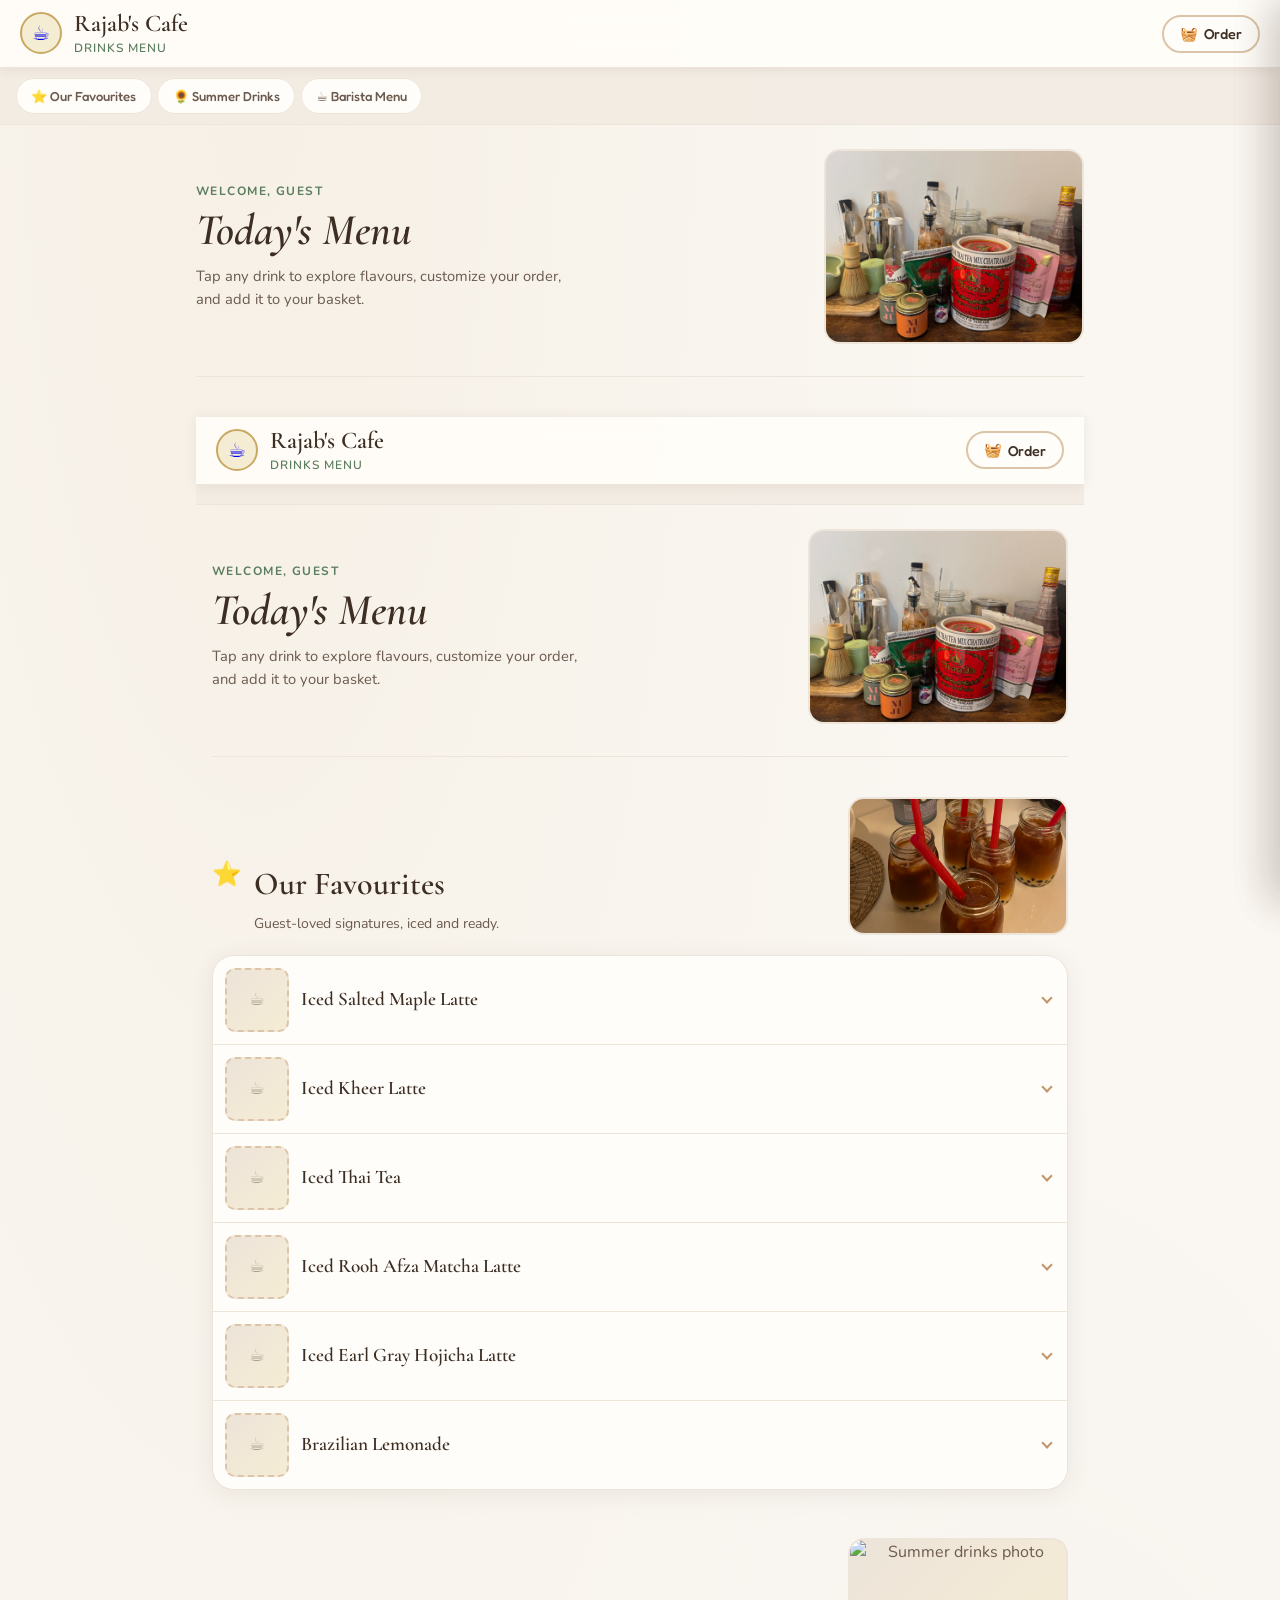
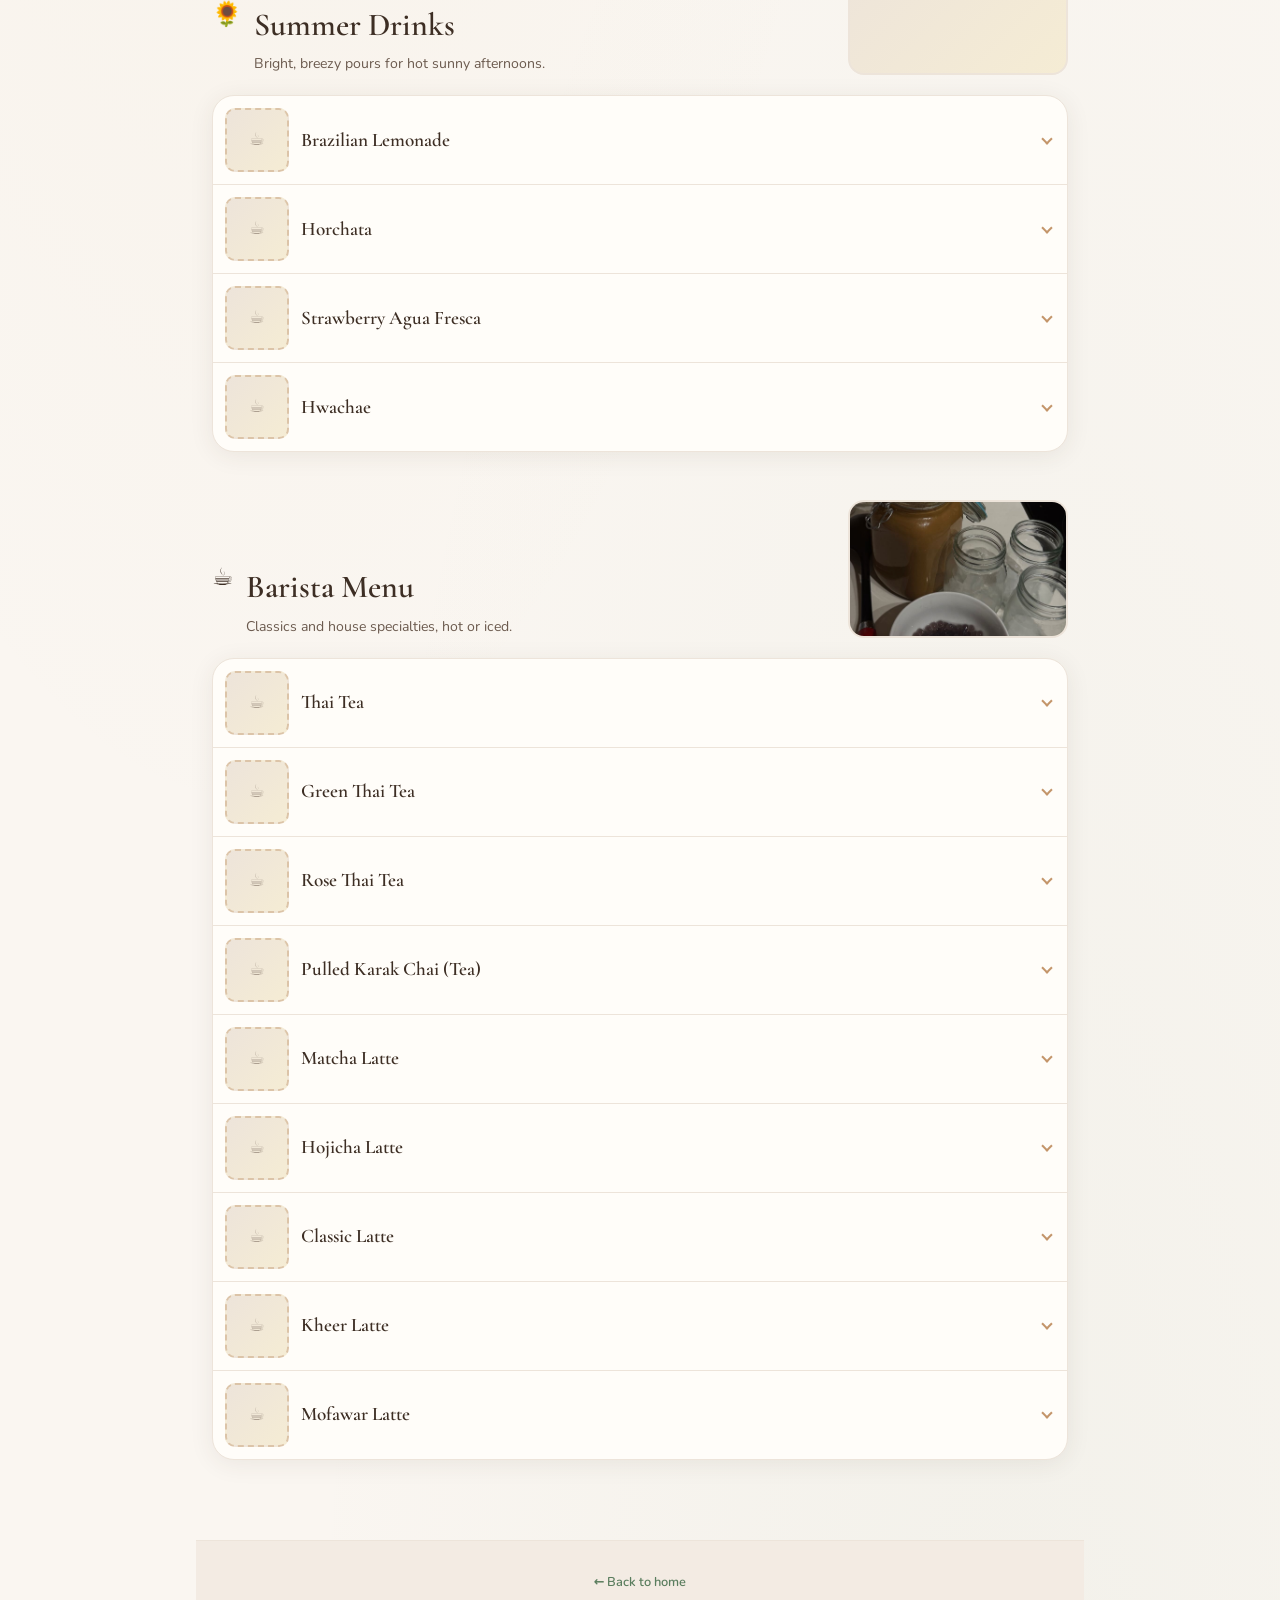
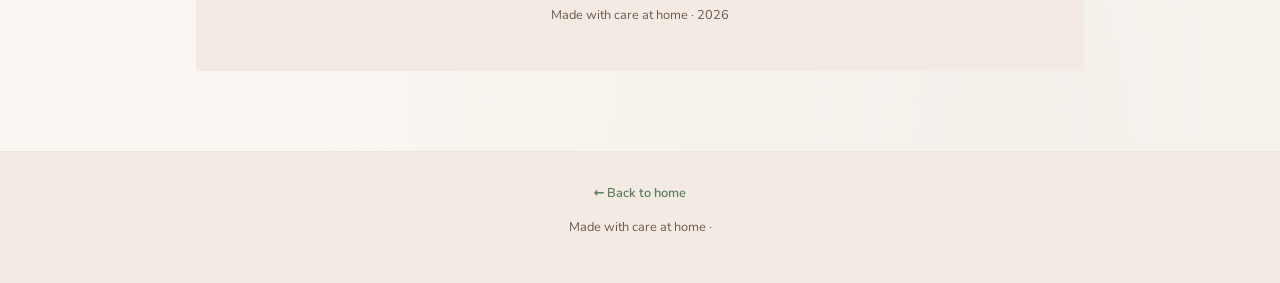
==== commit e0aee822: "images added to placeholders" ====
--- a/menu.html
+++ b/menu.html
@@ -49,7 +49,107 @@
           <span class="img-placeholder-icon" aria-hidden="true">📷</span>
           <img src="assets/menu.jpeg" alt="Cafe ambiance" />
         </div>
-      </section>
+      </section><!DOCTYPE html>
+      <html lang="en">
+        <head>
+          <meta charset="UTF-8" />
+          <meta name="viewport" content="width=device-width, initial-scale=1.0" />
+          <meta
+            name="description"
+            content="Rajab's Cafe — browse our menu and order handcrafted drinks."
+          />
+          <title>Menu · Rajab's Cafe</title>
+          <link rel="preconnect" href="https://fonts.googleapis.com" />
+          <link rel="preconnect" href="https://fonts.gstatic.com" crossorigin />
+          <link
+            href="https://fonts.googleapis.com/css2?family=Cormorant+Garamond:ital,wght@0,500;0,600;1,500&family=Fredoka:wght@400;500;600&family=Nunito:wght@400;600;700&display=swap"
+            rel="stylesheet"
+          />
+          <link rel="stylesheet" href="css/menu.css" />
+        </head>
+        <body class="menu-page">
+          <header class="site-header">
+            <div class="header-inner">
+              <a class="header-home-link" href="index.html" aria-label="Back to home">
+                <span class="logo-badge" aria-hidden="true">☕</span>
+              </a>
+              <div>
+                <h1 id="cafe-name">Rajab's Cafe</h1>
+                <p id="cafe-tagline" class="tagline">Drinks Menu</p>
+              </div>
+            </div>
+            <button class="cart-toggle" id="cart-toggle" type="button" aria-label="Open order">
+              <span class="cart-icon" aria-hidden="true">🧺</span>
+              <span class="cart-label">Order</span>
+              <span class="cart-count" id="cart-count" hidden>0</span>
+            </button>
+          </header>
+      
+          <nav class="menu-nav" id="menu-nav" aria-label="Menu sections"></nav>
+      
+          <main class="main-content">
+            <section class="menu-intro">
+              <div class="menu-intro-text">
+                <p class="menu-intro-eyebrow">Welcome, guest</p>
+                <h2 class="menu-intro-title">Today's Menu</h2>
+                <p class="menu-intro-desc">
+                  Tap any drink to explore flavours, customize your order, and add it to your basket.
+                </p>
+              </div>
+              <div class="menu-intro-image img-placeholder" aria-label="Cafe ambiance photo placeholder">
+                <span class="img-placeholder-icon" aria-hidden="true">📷</span>
+                <img src="assets/menu.jpeg" alt="Cafe ambiance" />
+              </div>
+            </section>
+      
+            <div id="menu-sections" class="menu-sections"></div>
+          </main>
+      
+          <aside
+            class="cart-panel"
+            id="cart-panel"
+            aria-label="Your order"
+            aria-hidden="true"
+          >
+            <div class="cart-panel-inner">
+              <header class="cart-header">
+                <h2>Your Basket</h2>
+                <button class="cart-close" id="cart-close" type="button" aria-label="Close order">
+                  ✕
+                </button>
+              </header>
+              <p class="cart-empty" id="cart-empty">No drinks yet — add something cozy!</p>
+              <ul class="cart-list" id="cart-list" role="list"></ul>
+              <button class="btn-place-order" id="place-order" type="button" disabled>
+                Place Order
+              </button>
+            </div>
+          </aside>
+          <div class="cart-overlay" aria-hidden="true"></div>
+      
+          <div class="order-modal" id="order-modal" hidden role="dialog" aria-labelledby="modal-title">
+            <div class="modal-card">
+              <header class="modal-header">
+                <h2 id="modal-title">Order Ready!</h2>
+                <button class="modal-close" id="modal-close" type="button" aria-label="Close">
+                  ✕
+                </button>
+              </header>
+              <p class="modal-hint">Share this with your barista or copy it to send over.</p>
+              <pre class="order-summary" id="order-summary"></pre>
+              <button class="btn-copy" id="copy-order" type="button">Copy order</button>
+            </div>
+          </div>
+      
+          <footer class="site-footer">
+            <a class="footer-home" href="index.html">← Back to home</a>
+            <p>Made with care at home · <span id="year"></span></p>
+          </footer>
+      
+          <script type="module" src="js/app.js"></script>
+        </body>
+      </html>
+      
 
       <div id="menu-sections" class="menu-sections"></div>
     </main>
--- a/css/menu.css
+++ b/css/menu.css
@@ -60,11 +60,13 @@
 
 /* ── Image placeholders ── */
 .img-placeholder {
+  position: relative;
   display: flex;
   flex-direction: column;
   align-items: center;
   justify-content: center;
   gap: 0.35rem;
+  overflow: hidden;
   background:
     linear-gradient(135deg, var(--cream-dark) 0%, var(--gold-light) 100%);
   border: 2px dashed var(--latte-light);
@@ -84,6 +86,26 @@
   letter-spacing: 0.06em;
   text-transform: uppercase;
   opacity: 0.65;
+}
+
+/* When a placeholder has a real photo, the photo fills the box and the
+   dashed-border/icon/label placeholder chrome is hidden. */
+.img-placeholder:has(img) {
+  border-style: solid;
+  border-color: var(--cream-dark);
+}
+
+.img-placeholder img {
+  position: absolute;
+  inset: 0;
+  width: 100%;
+  height: 100%;
+  object-fit: cover;
+}
+
+.img-placeholder:has(img) .img-placeholder-icon,
+.img-placeholder:has(img) .img-placeholder-label {
+  display: none;
 }
 
 /* ── Header ── */
--- a/css/menu.css
+++ b/css/menu.css
@@ -60,11 +60,13 @@
 
 /* ── Image placeholders ── */
 .img-placeholder {
+  position: relative;
   display: flex;
   flex-direction: column;
   align-items: center;
   justify-content: center;
   gap: 0.35rem;
+  overflow: hidden;
   background:
     linear-gradient(135deg, var(--cream-dark) 0%, var(--gold-light) 100%);
   border: 2px dashed var(--latte-light);
@@ -84,6 +86,26 @@
   letter-spacing: 0.06em;
   text-transform: uppercase;
   opacity: 0.65;
+}
+
+/* When a placeholder has a real photo, the photo fills the box and the
+   dashed-border/icon/label placeholder chrome is hidden. */
+.img-placeholder:has(img) {
+  border-style: solid;
+  border-color: var(--cream-dark);
+}
+
+.img-placeholder img {
+  position: absolute;
+  inset: 0;
+  width: 100%;
+  height: 100%;
+  object-fit: cover;
+}
+
+.img-placeholder:has(img) .img-placeholder-icon,
+.img-placeholder:has(img) .img-placeholder-label {
+  display: none;
 }
 
 /* ── Header ── */
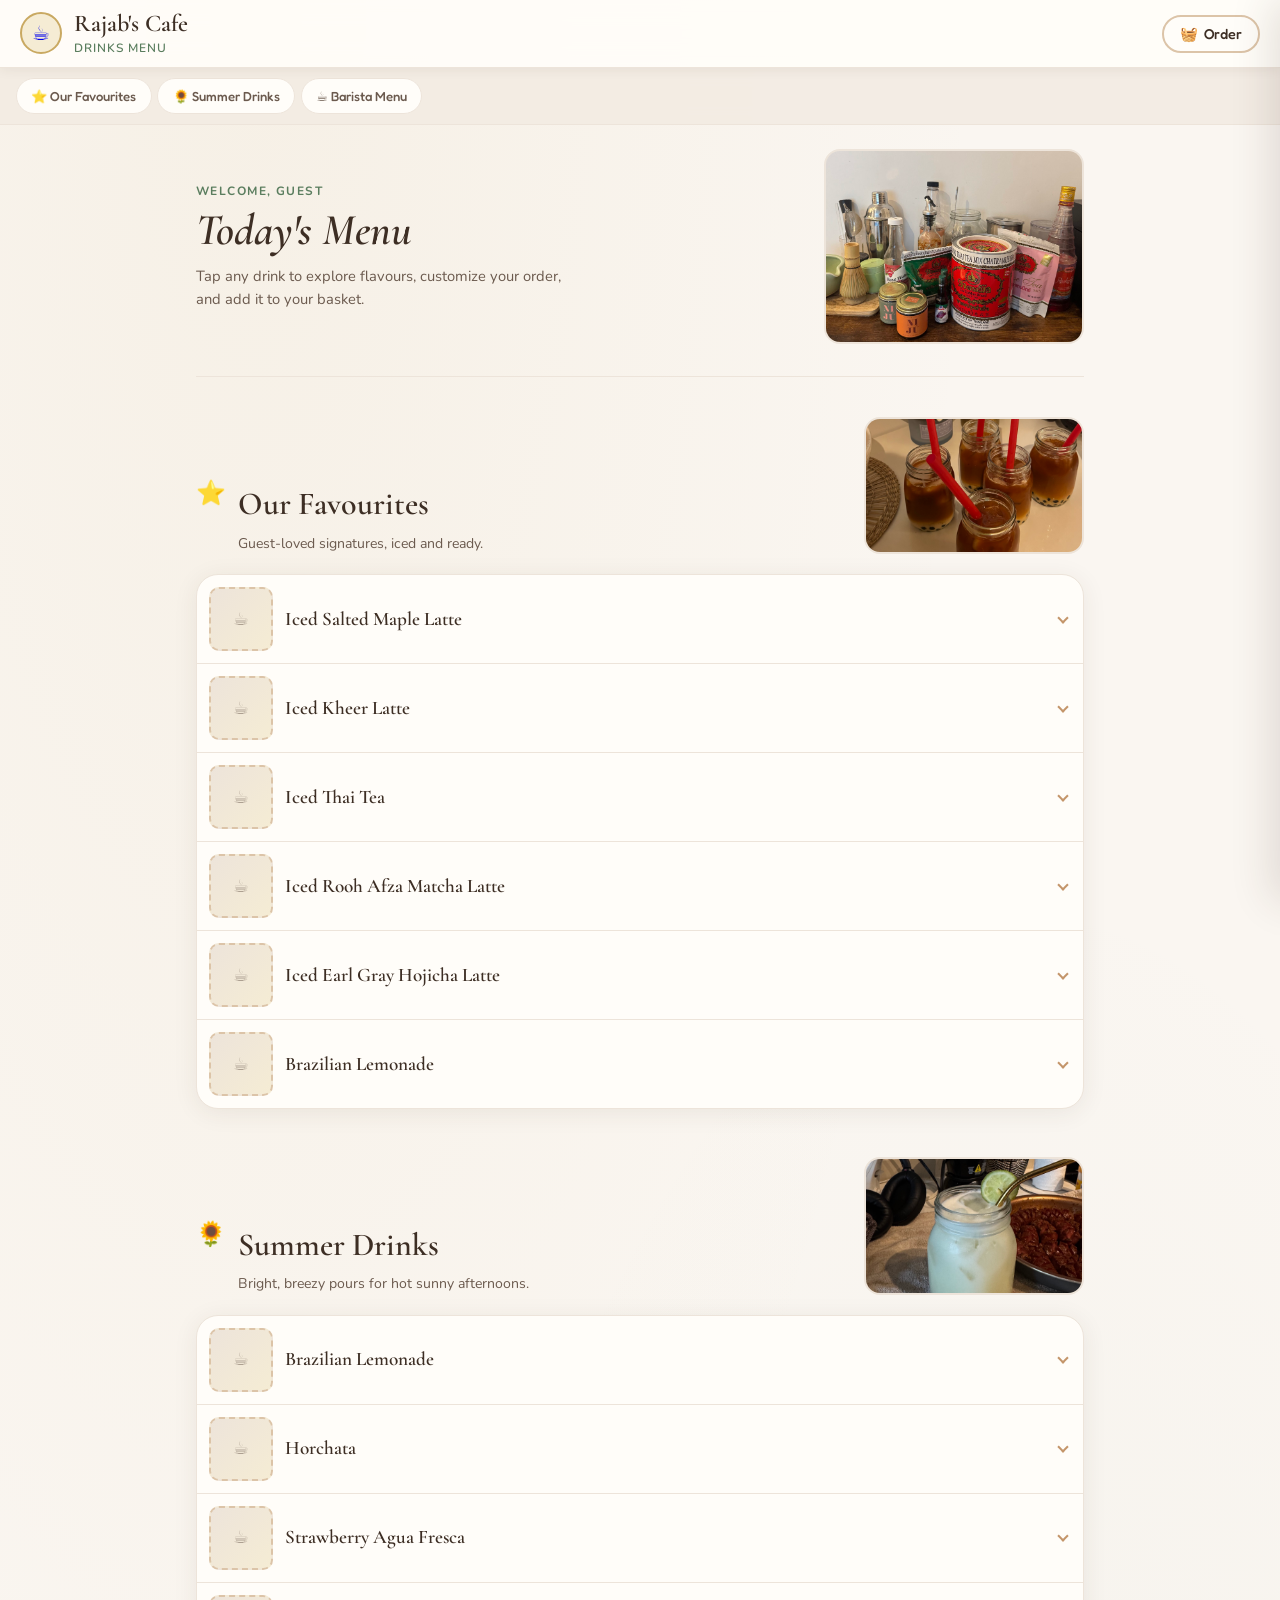
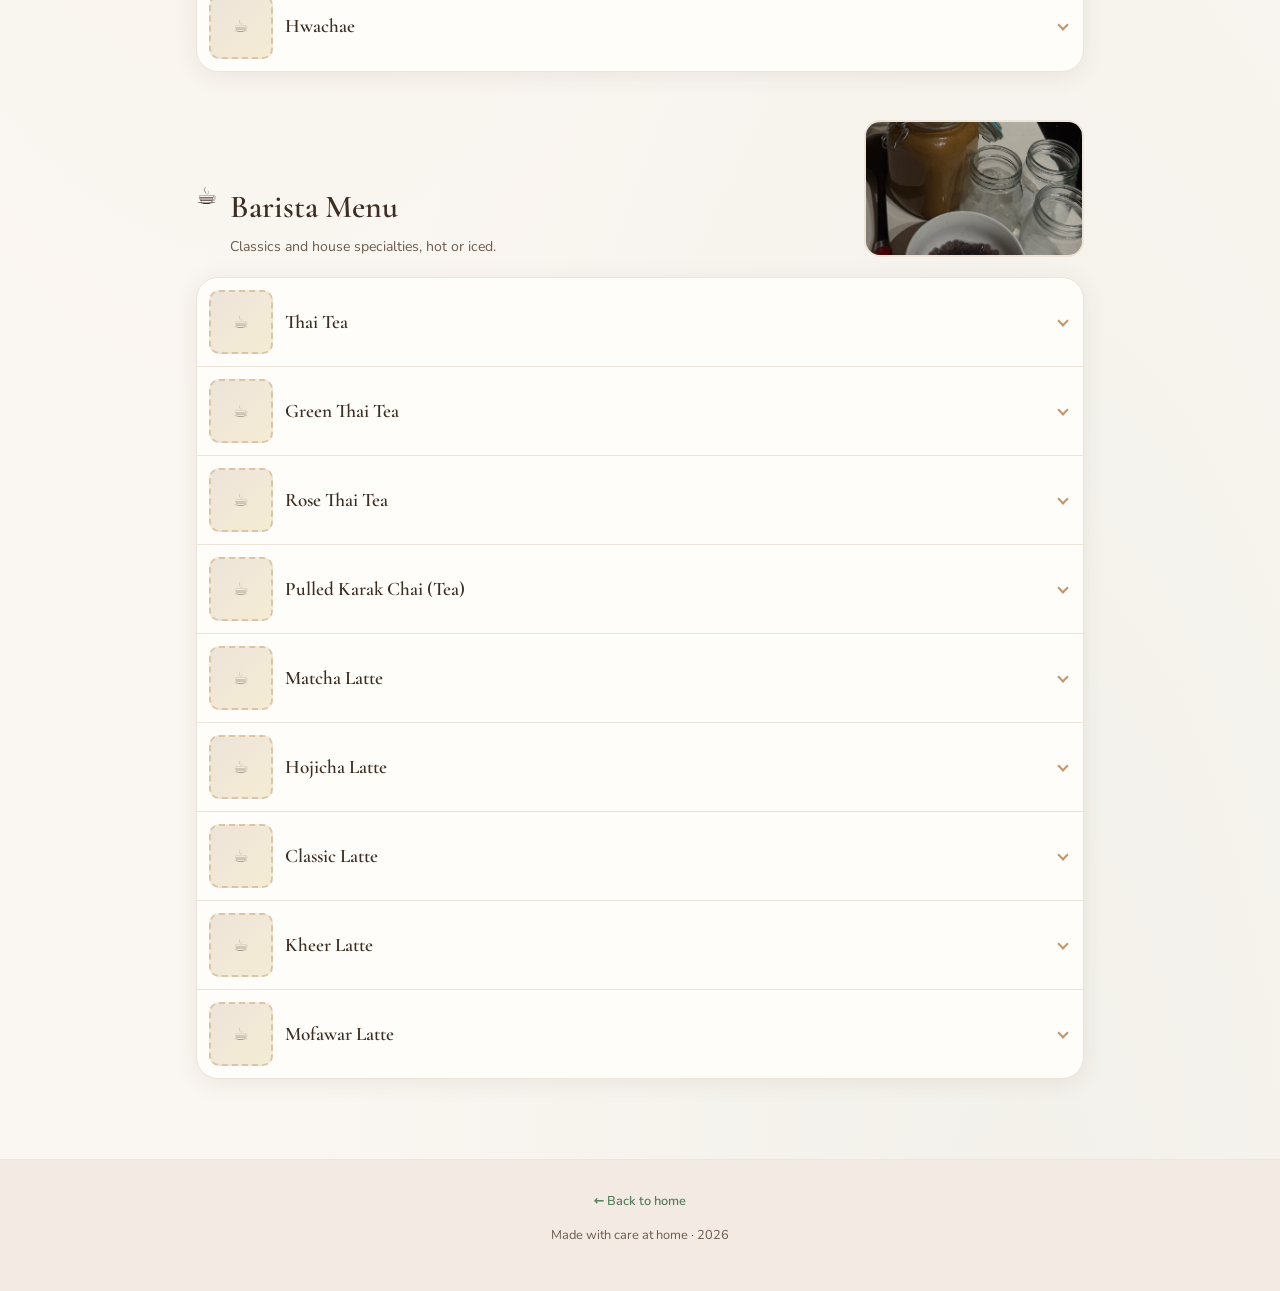
==== commit fe92f5de: "changed menu page" ====
--- a/menu.html
+++ b/menu.html
@@ -49,107 +49,7 @@
           <span class="img-placeholder-icon" aria-hidden="true">📷</span>
           <img src="assets/menu.jpeg" alt="Cafe ambiance" />
         </div>
-      </section><!DOCTYPE html>
-      <html lang="en">
-        <head>
-          <meta charset="UTF-8" />
-          <meta name="viewport" content="width=device-width, initial-scale=1.0" />
-          <meta
-            name="description"
-            content="Rajab's Cafe — browse our menu and order handcrafted drinks."
-          />
-          <title>Menu · Rajab's Cafe</title>
-          <link rel="preconnect" href="https://fonts.googleapis.com" />
-          <link rel="preconnect" href="https://fonts.gstatic.com" crossorigin />
-          <link
-            href="https://fonts.googleapis.com/css2?family=Cormorant+Garamond:ital,wght@0,500;0,600;1,500&family=Fredoka:wght@400;500;600&family=Nunito:wght@400;600;700&display=swap"
-            rel="stylesheet"
-          />
-          <link rel="stylesheet" href="css/menu.css" />
-        </head>
-        <body class="menu-page">
-          <header class="site-header">
-            <div class="header-inner">
-              <a class="header-home-link" href="index.html" aria-label="Back to home">
-                <span class="logo-badge" aria-hidden="true">☕</span>
-              </a>
-              <div>
-                <h1 id="cafe-name">Rajab's Cafe</h1>
-                <p id="cafe-tagline" class="tagline">Drinks Menu</p>
-              </div>
-            </div>
-            <button class="cart-toggle" id="cart-toggle" type="button" aria-label="Open order">
-              <span class="cart-icon" aria-hidden="true">🧺</span>
-              <span class="cart-label">Order</span>
-              <span class="cart-count" id="cart-count" hidden>0</span>
-            </button>
-          </header>
-      
-          <nav class="menu-nav" id="menu-nav" aria-label="Menu sections"></nav>
-      
-          <main class="main-content">
-            <section class="menu-intro">
-              <div class="menu-intro-text">
-                <p class="menu-intro-eyebrow">Welcome, guest</p>
-                <h2 class="menu-intro-title">Today's Menu</h2>
-                <p class="menu-intro-desc">
-                  Tap any drink to explore flavours, customize your order, and add it to your basket.
-                </p>
-              </div>
-              <div class="menu-intro-image img-placeholder" aria-label="Cafe ambiance photo placeholder">
-                <span class="img-placeholder-icon" aria-hidden="true">📷</span>
-                <img src="assets/menu.jpeg" alt="Cafe ambiance" />
-              </div>
-            </section>
-      
-            <div id="menu-sections" class="menu-sections"></div>
-          </main>
-      
-          <aside
-            class="cart-panel"
-            id="cart-panel"
-            aria-label="Your order"
-            aria-hidden="true"
-          >
-            <div class="cart-panel-inner">
-              <header class="cart-header">
-                <h2>Your Basket</h2>
-                <button class="cart-close" id="cart-close" type="button" aria-label="Close order">
-                  ✕
-                </button>
-              </header>
-              <p class="cart-empty" id="cart-empty">No drinks yet — add something cozy!</p>
-              <ul class="cart-list" id="cart-list" role="list"></ul>
-              <button class="btn-place-order" id="place-order" type="button" disabled>
-                Place Order
-              </button>
-            </div>
-          </aside>
-          <div class="cart-overlay" aria-hidden="true"></div>
-      
-          <div class="order-modal" id="order-modal" hidden role="dialog" aria-labelledby="modal-title">
-            <div class="modal-card">
-              <header class="modal-header">
-                <h2 id="modal-title">Order Ready!</h2>
-                <button class="modal-close" id="modal-close" type="button" aria-label="Close">
-                  ✕
-                </button>
-              </header>
-              <p class="modal-hint">Share this with your barista or copy it to send over.</p>
-              <pre class="order-summary" id="order-summary"></pre>
-              <button class="btn-copy" id="copy-order" type="button">Copy order</button>
-            </div>
-          </div>
-      
-          <footer class="site-footer">
-            <a class="footer-home" href="index.html">← Back to home</a>
-            <p>Made with care at home · <span id="year"></span></p>
-          </footer>
-      
-          <script type="module" src="js/app.js"></script>
-        </body>
-      </html>
-      
+      </section>
 
       <div id="menu-sections" class="menu-sections"></div>
     </main>
